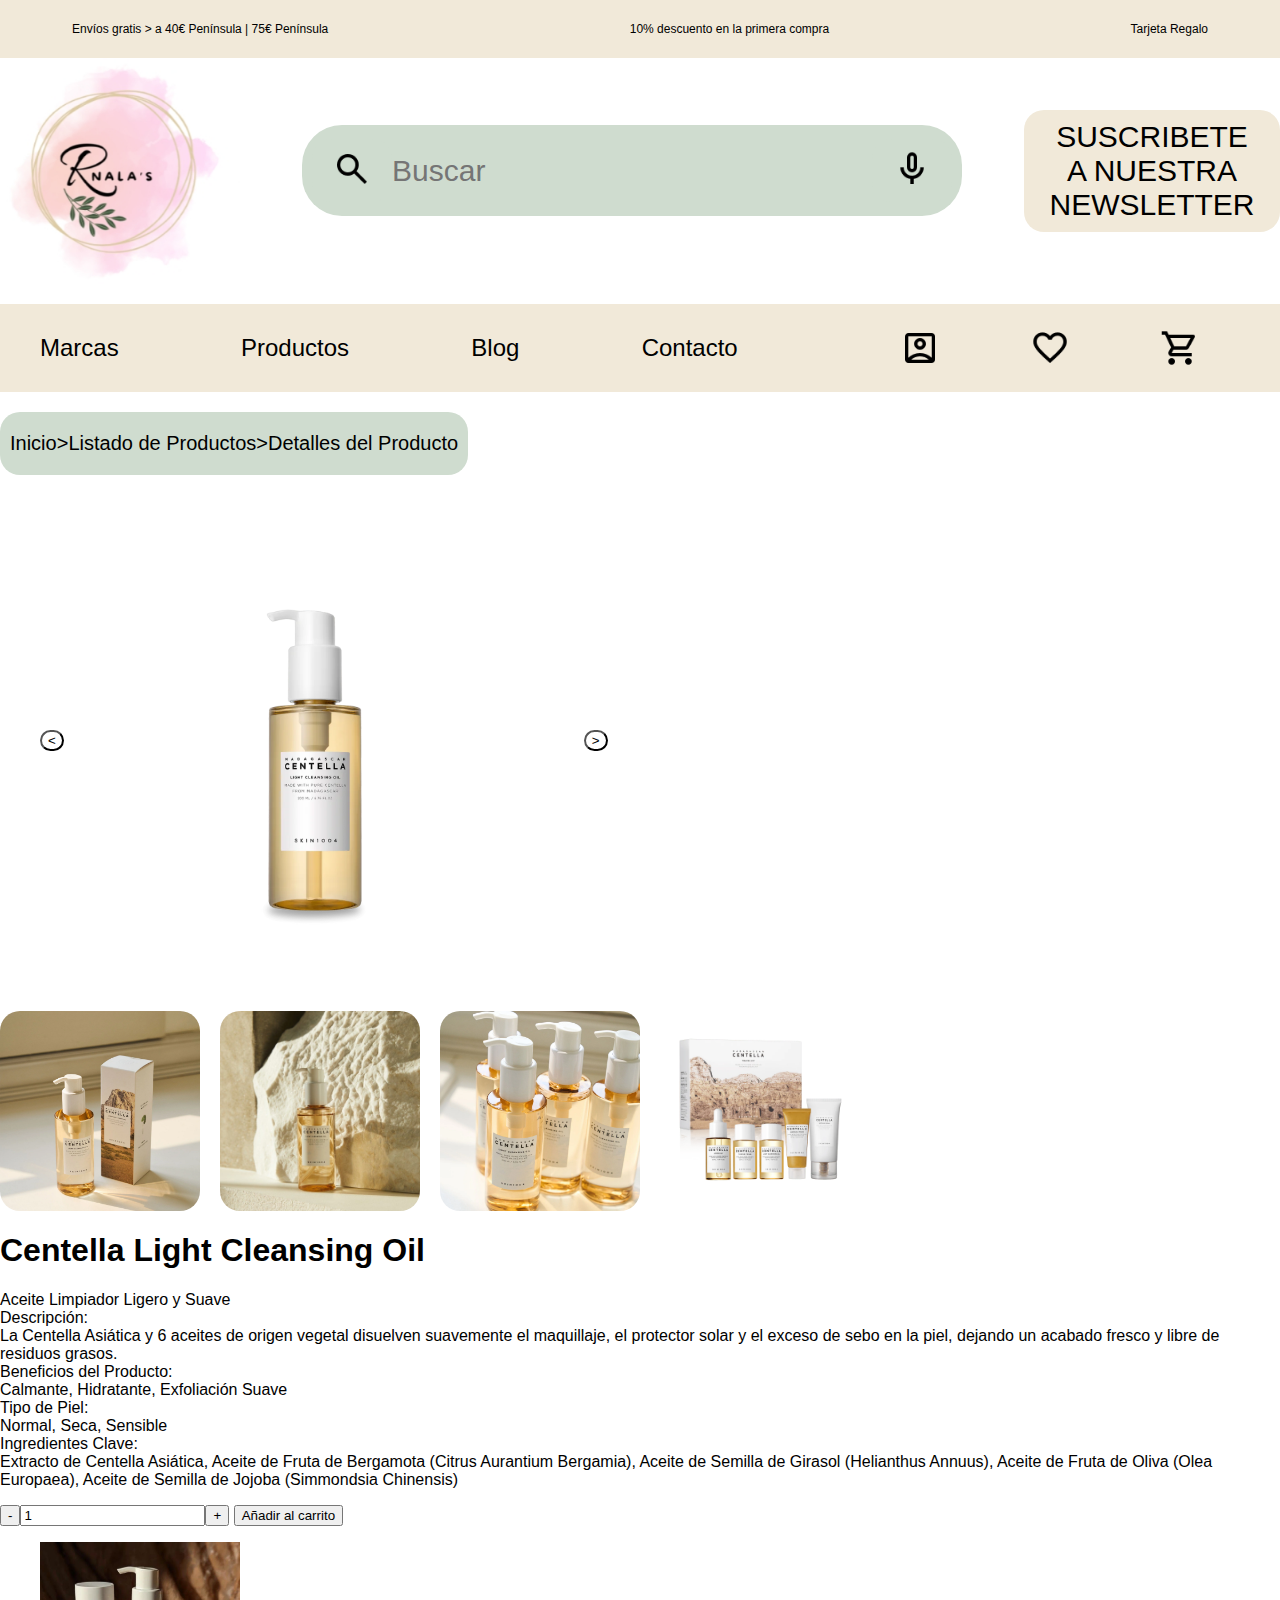
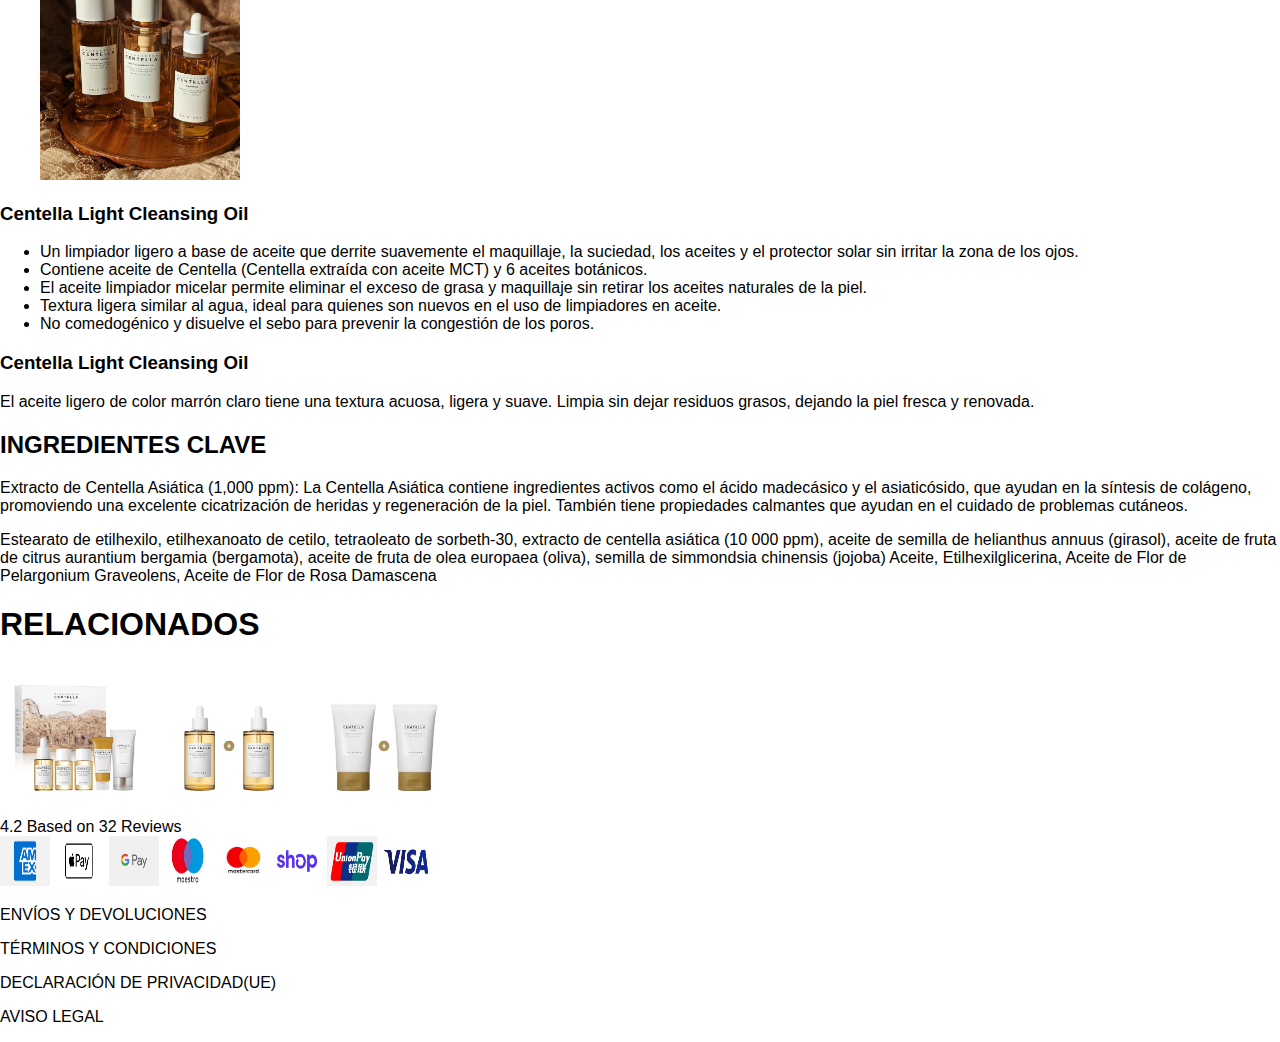
==== detalles.html @ 3c048385 "Primer Commit" ====
<!DOCTYPE html>
<html lang="en">
<head>
    <meta charset="UTF-8"> <!-- Establece la codificación de caracteres a UTF-8 -->
    <meta name="viewport" content="width=device-width, initial-scale=1.0"> <!-- Configura la vista para dispositivos móviles -->
    <title>Listado de Productos</title> <!-- Título de la página -->
    <link rel="stylesheet" href="estilos/detalles.css"> <!-- Enlace al archivo de estilos -->
</head>
<body>
    <header> <!-- Se utiliza para el contenido de la parte superior del sitio -->
        <p>Envíos gratis > a 40€ Península | 75€ Península</p>
        <p>10% descuento en la primera compra</p>
        <p>Tarjeta Regalo</p>
    </header>
    
    <main> <!-- Se usa para englobar todo el contenido principal de la página -->
        <section id="cabecera">
            <!-- Agrupa los elementos relacionados con la barra de búsqueda -->
                <img id="logo" src="imagenes/screenshot.1.jpg" alt="Logotipo"> <!-- Logotipo de la tienda -->

                <figure id="search-bar">
                    <button><img src="imagenes/search_24dp_000000_FILL0_wght400_GRAD0_opsz24.png" width="20px" alt=""></button>
                    <input type="text" placeholder="Buscar"> <!-- Campo de texto para realizar búsquedas -->
                    <button><img src="imagenes/mic_24dp_000000_FILL0_wght400_GRAD0_opsz24.png" width="20px" alt=""></button>
                </figure>
                
                <button id="dalelike">SUSCRIBETE A NUESTRA NEWSLETTER</button> <!-- Botón para suscripción -->
        </section>

        <nav> <!-- Define la barra de navegación principal -->
            <a href="">Marcas</a>
            <a href="">Productos</a>
            <a href="">Blog</a>
            <a href="">Contacto</a>
            <!-- Iconos para usuario, favoritos y carrito -->
            <figure id="iconos">
                <img src="imagenes/account_box_24dp_000000_FILL0_wght400_GRAD0_opsz24.png" alt="Usuario">
                <img src="imagenes/favorite_24dp_000000_FILL0_wght400_GRAD0_opsz24.png" alt="Favoritos">
                <img src="imagenes/shopping_cart_24dp_000000_FILL0_wght400_GRAD0_opsz24.png" alt="Carrito">
            </figure>
        </nav>

        <nav class="breadcrumb"> <!-- Se ha utilizado nav para la parte de la ruta -->
            <a href="#">Inicio</a> > <a href="#">Listado de Productos</a> > <a href="#">Detalles del Producto</a> <!-- Ruta de navegación -->
        </nav>

        <section id="producto"> <!-- Se ha utilizado section para casi todas las partes del código -->
            <figure id="product-image"> <!-- Imagen del producto -->
                <button>&lt;</button> <!-- Botón anterior -->
                <img src="imagenes/det1.webp" alt="Producto"> <!-- Imagen principal del producto -->
                <button>&gt;</button> <!-- Botón siguiente -->
            </figure>
            <aside id="relacionados"> <!-- Imágenes relacionadas -->
                <img src="imagenes/det2.webp" alt="Relacionado 1"> <!-- Imagen relacionada 1 -->
                <img src="imagenes/det3.jpg" alt="Relacionado 2"> <!-- Imagen relacionada 2 -->
                <img src="imagenes/det4.webp" alt="Relacionado 3"> <!-- Imagen relacionada 3 -->
                <img src="imagenes/det5.webp" alt="Relacionado 4"> <!-- Imagen relacionada 4 -->
            </aside>
        </section>

        <section class="right-section"> <!-- Sección derecha con detalles del producto -->
            <article class="product-details"> <!-- Detalles del producto -->
                <h1>Centella Light Cleansing Oil</h1> <!-- Título del producto -->
                <p>
                    Aceite Limpiador Ligero y Suave <br>
                    Descripción: <br> La Centella Asiática y 6 aceites de origen vegetal disuelven suavemente el maquillaje, el protector solar y el exceso de sebo en la piel, dejando un acabado fresco y libre de residuos grasos. <br>
                    Beneficios del Producto: <br> Calmante, Hidratante, Exfoliación Suave <br>
                    Tipo de Piel: <br> Normal, Seca, Sensible <br>
                    Ingredientes Clave: <br> Extracto de Centella Asiática, Aceite de Fruta de Bergamota (Citrus Aurantium Bergamia), Aceite de Semilla de Girasol (Helianthus Annuus), Aceite de Fruta de Oliva (Olea Europaea), Aceite de Semilla de Jojoba (Simmondsia Chinensis) <br>
                </p>
            </article>
            <div class="quantity-section"> <!-- Sección de cantidad y botón de añadir al carrito -->
                <button>-</button><input type="number" value="1" min="1"><button>+</button> <!-- Botones para ajustar la cantidad -->
                <button>Añadir al carrito</button> <!-- Botón para añadir al carrito -->
            </div>
        </section>

        <section> <!-- Sección con más detalles del producto -->
            <figure>
                <img src="imagenes/det6.jpg" width="200px" alt=""> <!-- Imagen adicional del producto -->
            </figure>
            <article>
                <h3>Centella Light Cleansing Oil</h3> <!-- Subtítulo del producto -->
                <ul> <!-- Lista de características del producto -->
                    <li>Un limpiador ligero a base de aceite que derrite suavemente el maquillaje, la suciedad, los aceites y el protector solar sin irritar la zona de los ojos.</li>
                    <li>Contiene aceite de Centella (Centella extraída con aceite MCT) y 6 aceites botánicos.</li>
                    <li>El aceite limpiador micelar permite eliminar el exceso de grasa y maquillaje sin retirar los aceites naturales de la piel.</li>
                    <li>Textura ligera similar al agua, ideal para quienes son nuevos en el uso de limpiadores en aceite.</li>
                    <li>No comedogénico y disuelve el sebo para prevenir la congestión de los poros.</li>
                </ul>
                <h3>Centella Light Cleansing Oil</h3> <!-- Subtítulo del producto -->
                <p>
                    El aceite ligero de color marrón claro tiene una textura acuosa, ligera y suave. 
                    Limpia sin dejar residuos grasos, dejando la piel fresca y renovada.
                </p>
            </article>
        </section>

        <section> <!-- Sección de ingredientes clave -->
            <article>
                <h2>INGREDIENTES CLAVE</h2> <!-- Título de la sección -->
                <p>
                    Extracto de Centella Asiática (1,000 ppm): La Centella Asiática contiene ingredientes activos como el ácido madecásico y el asiaticósido, 
                    que ayudan en la síntesis de colágeno, promoviendo una excelente cicatrización de heridas y regeneración de la piel. También tiene 
                    propiedades calmantes que ayudan en el cuidado de problemas cutáneos.
                </p>
                <p>
                    Estearato de etilhexilo, etilhexanoato de cetilo, tetraoleato de sorbeth-30, extracto de centella asiática (10 000 ppm), aceite de 
                    semilla de helianthus annuus (girasol), aceite de fruta de citrus aurantium bergamia (bergamota), aceite de fruta de olea europaea 
                    (oliva), semilla de simmondsia chinensis (jojoba) Aceite, Etilhexilglicerina, Aceite de Flor de Pelargonium Graveolens, Aceite de 
                    Flor de Rosa Damascena
                </p>
            </article>
        </section>

        <section> <!-- Sección de productos relacionados -->
            <h1>RELACIONADOS</h1> <!-- Título de la sección -->
            <aside>
                <a href=""><img src="imagenes/det5.webp" width="150px" alt=""></a> <!-- Producto relacionado 1 -->
                <a href=""><img src="imagenes/det7.webp" width="150px" alt=""></a> <!-- Producto relacionado 2 -->
                <a href=""><img src="imagenes/det8.webp" width="150px" alt=""></a> <!-- Producto relacionado 3 -->
            </aside>
        </section>

        <section> <!-- Sección de calificación del producto -->
            <div class="rating">
                <span class="stars"></span> <!-- Estrellas de calificación -->
                <span>4.2 Based on 32 Reviews</span> <!-- Calificación basada en reseñas -->
            </div>
        </section>
    </main>

    <footer> <!-- Se ha utilizado footer para el final de la página, donde se han creado dos sections, uno para las fotos y otro para el texto -->
        <section id="metodos_pago"> <!-- Sección de métodos de pago -->
            <img src="imagenes/amex.png" height="50px" width="50px" alt="Amex"> <!-- Logo de Amex -->
            <img src="imagenes/apple.png" height="50px" width="50px" alt="Apple Pay"> <!-- Logo de Apple Pay -->
            <img src="imagenes/google-pay-logo.jpg" height="50px" width="50px" alt="Google Pay"> <!-- Logo de Google Pay -->
            <img src="imagenes/logo-Maestro.png" height="50px" width="50px" alt="Maestro"> <!-- Logo de Maestro -->
            <img src="imagenes/logo_mastercard-despues.jpg" height="50px" width="50px" alt="MasterCard"> <!-- Logo de MasterCard -->
            <img src="imagenes/shop-app6999.jpg" height="50px" width="50px" alt="Shop App"> <!-- Logo de Shop App -->
            <img src="imagenes/unionpay.png" height="50px" width="50px" alt="UnionPay"> <!-- Logo de UnionPay -->
            <img src="imagenes/visa.jpg" height="50px" width="50px" alt="Visa"> <!-- Logo de Visa -->
        </section>
        <section id="condiciones"> <!-- Sección de condiciones -->
            <p>ENVÍOS Y DEVOLUCIONES</p> <!-- Enlace a envíos y devoluciones -->
            <p>TÉRMINOS Y CONDICIONES</p> <!-- Enlace a términos y condiciones -->
            <p>DECLARACIÓN DE PRIVACIDAD(UE)</p> <!-- Enlace a declaración de privacidad -->
            <p>AVISO LEGAL</p> <!-- Enlace a aviso legal -->
        </section>
    </footer>
</body>
</html>
---- estilos/detalles.css ----
body {
    margin: 0;
    font-family: 'Arial', sans-serif;
}

header {
    display: flex;
    justify-content: space-between;
    background-color: #F1E9D9;
    padding: 10px;
    padding-left: 8vh;
    padding-right: 8vh;
    font-size: 12px;
    color: black;
    text-align: center;
}

main {
    max-width: 100%;
    margin: 0 auto;
}


/* Barra de búsqueda */
#cabecera {
    display: flex;
    align-items: center;
    justify-content: space-between;
}

#logo {
    height: auto;
    width: 240px;
}

#dalelike {
    font-size: 30px;
    width: 20%;
    background-color: #F1E9D9;
    border: none;
    padding: 10px 20px;
    cursor: pointer;
    border-radius: 20px;
    color: black;
}

#search-bar {
    display: flex;
    align-items: center;
    background-color: #CFDCCF;
    padding: 14px 10px;
    border-radius: 40px;
    width: 50%;
}

#search-bar img {
    height: auto;
    width: 40px;
}

#search-bar input {
    flex: 1;
    font-size: 30px;
    padding: 10px 0;
    outline: none;
    border: none;
    background-color: #CFDCCF;
}

#search-bar button {
    background-color: #CFDCCF;
    border: none;
    padding: 10px 20px;
    cursor: pointer;
    border-radius: 20px;
    font-size: 12px;
    color: #666;
}

/* Navegación */
nav {
    display: flex;
    justify-content: space-between;
    background-color: #F1E9D9;
    align-items: center;
    margin-top: 20px;
    font-size: 24px;
    padding: 0 40px;
}

nav a {
    text-decoration: none;
    color: black;
}

#iconos {
    display: flex;
    flex-direction: row;
    justify-content: space-between;
    gap: 10vh;
}

#iconos img {
    width: 40px;
    cursor: pointer;
}

.breadcrumb {
    display: flex;
    justify-content: flex-start;
    align-items: center;
    background-color: #CFDCCF;
    padding: 20px 10px;
    font-size: 20px;
    color: black;
    width: fit-content;
    border-radius: 20px;
}

#producto {
    width: fit-content;
}

#product-image {
    display: flex;
    flex-direction: row;
    align-items: center;
}

#product-image img {
    border-radius: 30px;
    width: 500px;
    height: auto;
    margin-right: 20px;
}

#product-image button {
    border-radius: 30px;
    height: fit-content;
    background-color: white;
}

#relacionados {
    display: flex;
    flex-direction: row;
    gap: 20px;
    margin-top: 20px;
}

#relacionados img {
    width: 200px;
    height: auto;
    border-radius: 20px;
}
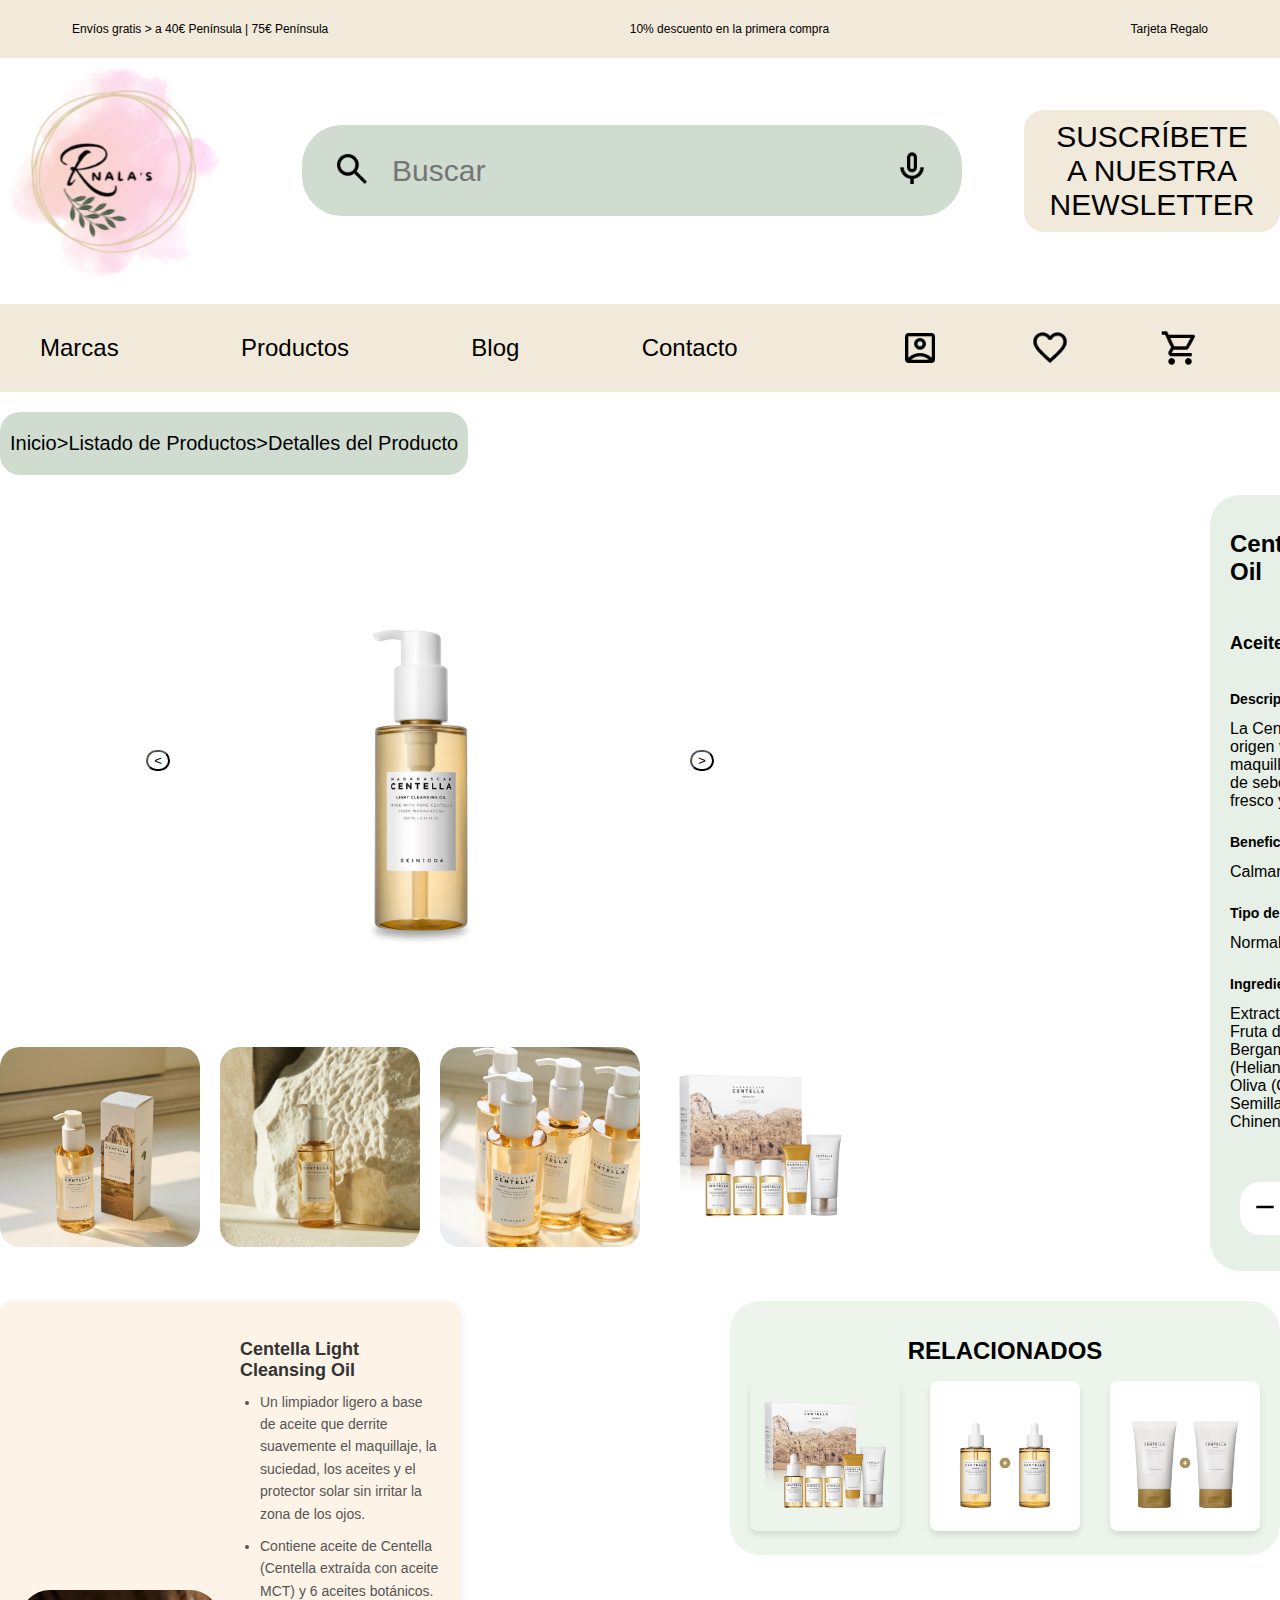
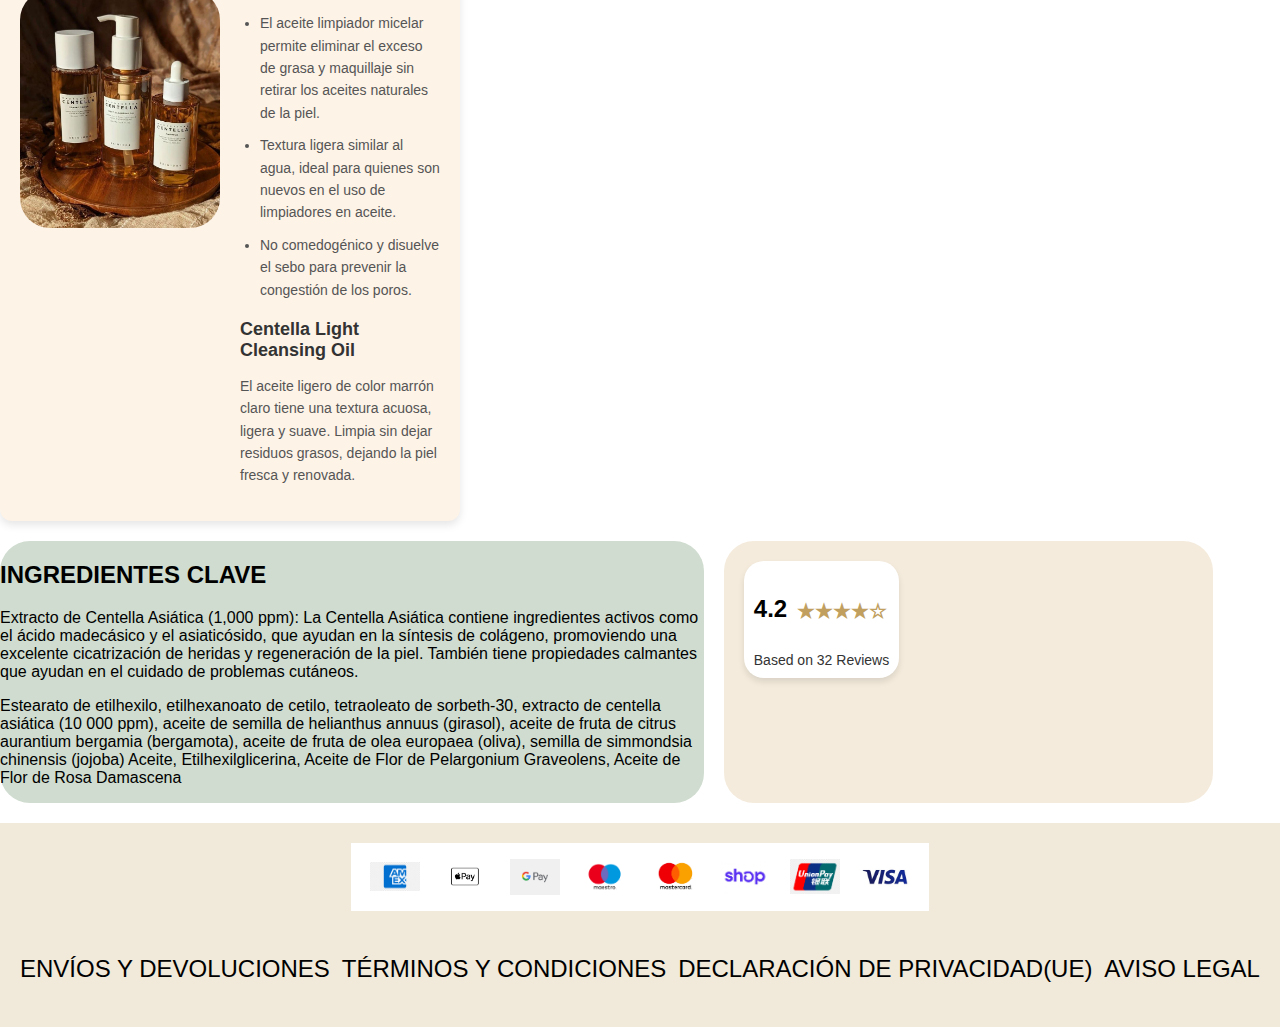
==== commit 78d52c4f: "Segundo Commit" ====
--- a/detalles.html
+++ b/detalles.html
@@ -24,7 +24,7 @@
                     <button><img src="imagenes/mic_24dp_000000_FILL0_wght400_GRAD0_opsz24.png" width="20px" alt=""></button>
                 </figure>
                 
-                <button id="dalelike">SUSCRIBETE A NUESTRA NEWSLETTER</button> <!-- Botón para suscripción -->
+                <button id="dalelike">SUSCRÍBETE A NUESTRA NEWSLETTER</button> <!-- Botón para suscripción -->
         </section>
 
         <nav> <!-- Define la barra de navegación principal -->
@@ -44,89 +44,104 @@
             <a href="#">Inicio</a> > <a href="#">Listado de Productos</a> > <a href="#">Detalles del Producto</a> <!-- Ruta de navegación -->
         </nav>
 
-        <section id="producto"> <!-- Se ha utilizado section para casi todas las partes del código -->
-            <figure id="product-image"> <!-- Imagen del producto -->
-                <button>&lt;</button> <!-- Botón anterior -->
-                <img src="imagenes/det1.webp" alt="Producto"> <!-- Imagen principal del producto -->
-                <button>&gt;</button> <!-- Botón siguiente -->
-            </figure>
-            <aside id="relacionados"> <!-- Imágenes relacionadas -->
-                <img src="imagenes/det2.webp" alt="Relacionado 1"> <!-- Imagen relacionada 1 -->
-                <img src="imagenes/det3.jpg" alt="Relacionado 2"> <!-- Imagen relacionada 2 -->
-                <img src="imagenes/det4.webp" alt="Relacionado 3"> <!-- Imagen relacionada 3 -->
-                <img src="imagenes/det5.webp" alt="Relacionado 4"> <!-- Imagen relacionada 4 -->
-            </aside>
+        <section id="principio">
+            <section id="producto"> <!-- Se ha utilizado section para casi todas las partes del código -->
+                <figure id="product-image"> <!-- Imagen del producto -->
+                    <button>&lt;</button> <!-- Botón anterior -->
+                    <img src="imagenes/det1.webp" alt="Producto"> <!-- Imagen principal del producto -->
+                    <button>&gt;</button> <!-- Botón siguiente -->
+                </figure>
+                <aside id="relacionados"> <!-- Imágenes relacionadas -->
+                    <img src="imagenes/det2.webp" alt="Relacionado 1"> <!-- Imagen relacionada 1 -->
+                    <img src="imagenes/det3.jpg" alt="Relacionado 2"> <!-- Imagen relacionada 2 -->
+                    <img src="imagenes/det4.webp" alt="Relacionado 3"> <!-- Imagen relacionada 3 -->
+                    <img src="imagenes/det5.webp" alt="Relacionado 4"> <!-- Imagen relacionada 4 -->
+                </aside>
+            </section>
+
+            <section class="right-section"> <!-- Sección derecha con detalles del producto -->
+                <article class="product-details1"> <!-- Detalles del producto -->
+                    <div id="titulo">Centella Light Cleansing Oil</div> <!-- Título del producto -->
+                    <p>
+                        <p id="subtitulo">Aceite Limpiador Ligero y Suave</p> <br>
+                        <p class = "subsubtitulo">Descripción:</p> <br> La Centella Asiática y 6 aceites de origen vegetal disuelven suavemente el maquillaje, el protector solar y el exceso de sebo en la piel, dejando un acabado fresco y libre de residuos grasos. <br>
+                        <p class = "subsubtitulo">Beneficios del Producto:</p> <br> Calmante, Hidratante, Exfoliación Suave <br>
+                        <p class = "subsubtitulo">Tipo de Piel:</p> <br> Normal, Seca, Sensible <br>
+                        <p class = "subsubtitulo">Ingredientes Clave:</p> <br> Extracto de Centella Asiática, Aceite de Fruta de Bergamota (Citrus Aurantium Bergamia), Aceite de Semilla de Girasol (Helianthus Annuus), Aceite de Fruta de Oliva (Olea Europaea), Aceite de Semilla de Jojoba (Simmondsia Chinensis) <br>
+                    </p>
+                </article>
+                <div class="quantity-section"> <!-- Sección de cantidad y botón de añadir al carrito -->
+                    <section id="add-bar">
+                        <button><img src="diw img/remove_24dp_000000_FILL0_wght400_GRAD0_opsz24.svg" width="20px" alt=""></button>
+                        <input type="text" value="1"> <!-- Campo de texto para realizar búsquedas -->
+                        <button><img src="diw img/add_24dp_000000_FILL0_wght400_GRAD0_opsz24.svg" width="20px" alt=""></button>
+                    </section>
+
+                    <button id="añadircarrito">Añadir al carrito</button> <!-- Botón para añadir al carrito -->
+                </div>
+            </section>
         </section>
 
-        <section class="right-section"> <!-- Sección derecha con detalles del producto -->
-            <article class="product-details"> <!-- Detalles del producto -->
-                <h1>Centella Light Cleansing Oil</h1> <!-- Título del producto -->
-                <p>
-                    Aceite Limpiador Ligero y Suave <br>
-                    Descripción: <br> La Centella Asiática y 6 aceites de origen vegetal disuelven suavemente el maquillaje, el protector solar y el exceso de sebo en la piel, dejando un acabado fresco y libre de residuos grasos. <br>
-                    Beneficios del Producto: <br> Calmante, Hidratante, Exfoliación Suave <br>
-                    Tipo de Piel: <br> Normal, Seca, Sensible <br>
-                    Ingredientes Clave: <br> Extracto de Centella Asiática, Aceite de Fruta de Bergamota (Citrus Aurantium Bergamia), Aceite de Semilla de Girasol (Helianthus Annuus), Aceite de Fruta de Oliva (Olea Europaea), Aceite de Semilla de Jojoba (Simmondsia Chinensis) <br>
-                </p>
-            </article>
-            <div class="quantity-section"> <!-- Sección de cantidad y botón de añadir al carrito -->
-                <button>-</button><input type="number" value="1" min="1"><button>+</button> <!-- Botones para ajustar la cantidad -->
-                <button>Añadir al carrito</button> <!-- Botón para añadir al carrito -->
-            </div>
+        <section id="segundo">
+            <section class="product-details"> <!-- Sección con más detalles del producto -->
+                <figure>
+                    <img src="imagenes/det6.jpg" width="200px" alt=""> <!-- Imagen adicional del producto -->
+                </figure>
+                <article class="text-content">
+                    <h3>Centella Light Cleansing Oil</h3> <!-- Subtítulo del producto -->
+                    <ul> <!-- Lista de características del producto -->
+                        <li>Un limpiador ligero a base de aceite que derrite suavemente el maquillaje, la suciedad, los aceites y el protector solar sin irritar la zona de los ojos.</li>
+                        <li>Contiene aceite de Centella (Centella extraída con aceite MCT) y 6 aceites botánicos.</li>
+                        <li>El aceite limpiador micelar permite eliminar el exceso de grasa y maquillaje sin retirar los aceites naturales de la piel.</li>
+                        <li>Textura ligera similar al agua, ideal para quienes son nuevos en el uso de limpiadores en aceite.</li>
+                        <li>No comedogénico y disuelve el sebo para prevenir la congestión de los poros.</li>
+                    </ul>
+                    <h3>Centella Light Cleansing Oil</h3> <!-- Subtítulo del producto -->
+                    <p>
+                        El aceite ligero de color marrón claro tiene una textura acuosa, ligera y suave. 
+                        Limpia sin dejar residuos grasos, dejando la piel fresca y renovada.
+                    </p>
+                </article>
+            </section>
+
+            <section id="rel"> <!-- Sección de productos relacionados -->
+                <h1>RELACIONADOS</h1> <!-- Título de la sección -->
+                <aside class="related-products">
+                    <a href=""><img src="imagenes/det5.webp" width="150px" alt=""></a> <!-- Producto relacionado 1 -->
+                    <a href=""><img src="imagenes/det7.webp" width="150px" alt=""></a> <!-- Producto relacionado 2 -->
+                    <a href=""><img src="imagenes/det8.webp" width="150px" alt=""></a> <!-- Producto relacionado 3 -->
+                </aside>
+            </section>
         </section>
 
-        <section> <!-- Sección con más detalles del producto -->
-            <figure>
-                <img src="imagenes/det6.jpg" width="200px" alt=""> <!-- Imagen adicional del producto -->
-            </figure>
-            <article>
-                <h3>Centella Light Cleansing Oil</h3> <!-- Subtítulo del producto -->
-                <ul> <!-- Lista de características del producto -->
-                    <li>Un limpiador ligero a base de aceite que derrite suavemente el maquillaje, la suciedad, los aceites y el protector solar sin irritar la zona de los ojos.</li>
-                    <li>Contiene aceite de Centella (Centella extraída con aceite MCT) y 6 aceites botánicos.</li>
-                    <li>El aceite limpiador micelar permite eliminar el exceso de grasa y maquillaje sin retirar los aceites naturales de la piel.</li>
-                    <li>Textura ligera similar al agua, ideal para quienes son nuevos en el uso de limpiadores en aceite.</li>
-                    <li>No comedogénico y disuelve el sebo para prevenir la congestión de los poros.</li>
-                </ul>
-                <h3>Centella Light Cleansing Oil</h3> <!-- Subtítulo del producto -->
-                <p>
-                    El aceite ligero de color marrón claro tiene una textura acuosa, ligera y suave. 
-                    Limpia sin dejar residuos grasos, dejando la piel fresca y renovada.
-                </p>
-            </article>
-        </section>
+        <section id="tercero">
+            <section class="igredients-section"> <!-- Sección de ingredientes clave -->
+                <article>
+                    <h2>INGREDIENTES CLAVE</h2> <!-- Título de la sección -->
+                    <p>
+                        Extracto de Centella Asiática (1,000 ppm): La Centella Asiática contiene ingredientes activos como el ácido madecásico y el asiaticósido, 
+                        que ayudan en la síntesis de colágeno, promoviendo una excelente cicatrización de heridas y regeneración de la piel. También tiene 
+                        propiedades calmantes que ayudan en el cuidado de problemas cutáneos.
+                    </p>
+                    <p>
+                        Estearato de etilhexilo, etilhexanoato de cetilo, tetraoleato de sorbeth-30, extracto de centella asiática (10 000 ppm), aceite de 
+                        semilla de helianthus annuus (girasol), aceite de fruta de citrus aurantium bergamia (bergamota), aceite de fruta de olea europaea 
+                        (oliva), semilla de simmondsia chinensis (jojoba) Aceite, Etilhexilglicerina, Aceite de Flor de Pelargonium Graveolens, Aceite de 
+                        Flor de Rosa Damascena
+                    </p>
+                </article>
+            </section>
 
-        <section> <!-- Sección de ingredientes clave -->
-            <article>
-                <h2>INGREDIENTES CLAVE</h2> <!-- Título de la sección -->
-                <p>
-                    Extracto de Centella Asiática (1,000 ppm): La Centella Asiática contiene ingredientes activos como el ácido madecásico y el asiaticósido, 
-                    que ayudan en la síntesis de colágeno, promoviendo una excelente cicatrización de heridas y regeneración de la piel. También tiene 
-                    propiedades calmantes que ayudan en el cuidado de problemas cutáneos.
-                </p>
-                <p>
-                    Estearato de etilhexilo, etilhexanoato de cetilo, tetraoleato de sorbeth-30, extracto de centella asiática (10 000 ppm), aceite de 
-                    semilla de helianthus annuus (girasol), aceite de fruta de citrus aurantium bergamia (bergamota), aceite de fruta de olea europaea 
-                    (oliva), semilla de simmondsia chinensis (jojoba) Aceite, Etilhexilglicerina, Aceite de Flor de Pelargonium Graveolens, Aceite de 
-                    Flor de Rosa Damascena
-                </p>
-            </article>
-        </section>
-
-        <section> <!-- Sección de productos relacionados -->
-            <h1>RELACIONADOS</h1> <!-- Título de la sección -->
-            <aside>
-                <a href=""><img src="imagenes/det5.webp" width="150px" alt=""></a> <!-- Producto relacionado 1 -->
-                <a href=""><img src="imagenes/det7.webp" width="150px" alt=""></a> <!-- Producto relacionado 2 -->
-                <a href=""><img src="imagenes/det8.webp" width="150px" alt=""></a> <!-- Producto relacionado 3 -->
-            </aside>
-        </section>
-
-        <section> <!-- Sección de calificación del producto -->
-            <div class="rating">
-                <span class="stars"></span> <!-- Estrellas de calificación -->
-                <span>4.2 Based on 32 Reviews</span> <!-- Calificación basada en reseñas -->
-            </div>
+            <section id="reseñas"> <!-- Sección de calificación del producto -->
+                <div class="rating">
+                    <div id="calificacion">
+                        <p>4.2</p>
+                        <span class="stars"></span><!-- Estrellas de calificación -->
+                    </div>
+                    <span>Based on 32 Reviews</span> <!-- Calificación basada en reseñas -->
+                </div>
+                <div id="fortexto"></div>
+            </section>
         </section>
     </main>
 
--- a/estilos/detalles.css
+++ b/estilos/detalles.css
@@ -119,6 +119,10 @@
 
 #producto {
     width: fit-content;
+    padding-right: 350px;
+    display: flex;
+    flex-direction: column;
+    align-items: center;
 }
 
 #product-image {
@@ -151,4 +155,331 @@
     width: 200px;
     height: auto;
     border-radius: 20px;
+}
+
+.right-section {
+    background-color: #e6f0e6;
+    border-radius: 30px;
+    padding: 20px;
+    max-width: 600px;
+    height: 736px;
+}
+
+#titulo {
+    font-size: 24px;
+    font-weight: bold;
+    margin-top: 15px;
+}
+
+.product-details1 {
+    margin-top: 0;
+}
+
+.product-details1 p {
+    font-size: 14px;
+    padding-top: 10px;
+    margin-bottom: -5px;
+}
+
+#subtitulo {
+    font-size: 18px;
+    font-weight: bold;
+}
+
+.subsubtitulo {
+    font-size: 16px;
+    font-weight: bold;
+}
+
+.quantity-section {
+    display: flex;
+    flex-direction: row;
+    justify-content: space-between;
+    align-items: center;
+    margin-top: 20px;
+    border: none;
+    border-radius: 8px;
+    padding: 10px 10px;
+    font-weight: bold;
+    cursor: pointer;
+    transition: background-color 0.3s;
+}
+
+#add-bar {
+    display: flex;
+    background-color: white;
+    justify-content: center;
+    align-items: center;
+    border-radius: 50px;
+    width: 190px;
+}
+
+#add-bar img {
+    width: 30px;
+    height: auto;
+    margin: 0;
+}
+
+#add-bar input {
+    flex: 1;
+    font-size: 18px;
+    padding: 10px 0;
+    outline: none;
+    border: none;
+    background-color: white;
+}
+
+#add-bar button {
+    background-color: white;
+    border: none;
+    padding: 10px 10px;
+    border-radius: 20px;
+    font-size: 12px;
+    color: #666;
+}
+
+.quantity-section button {
+    background-color: #F1E9D9;
+    border: 1px solid #ccc;
+    border-radius: 4px;
+    padding: 5px 10px;
+    cursor: pointer;
+    font-size: 16px;
+    width: 40px;
+}
+
+.quantity-section input {
+    text-align: center;
+    width: 50px;
+    border: 1px solid #ccc;
+    border-radius: 4px;
+    padding: 5px;
+    font-size: 16px;
+}
+
+#añadircarrito {
+    display: flex;
+    background-color: #F1E9D9;
+    justify-content: center;
+    align-items: center;
+    border-radius: 40px;
+    width: 40%;
+    font-size: 20px;
+    border: none;
+    height: 58px;
+}
+
+#principio {
+    display: flex;
+    flex-direction: row;
+    margin-top: 20px;
+}
+
+.product-details {
+    display: flex;
+    align-items: center;
+    background-color: #fdf3e7;
+    border-radius: 12px;
+    padding: 20px;
+    box-shadow: 0 4px 8px rgba(0, 0, 0, 0.1);
+    max-width: 900px;
+    width: 90%;
+    gap: 20px;
+
+}
+
+.product-details figure {
+    margin: 0;
+    flex-shrink: 0;
+}
+
+.product-details figure img {
+    border-radius: 30px;
+    max-width: 200px;
+}
+
+.text-content {
+    flex: 1;
+}
+
+.text-content h3 {
+    font-size: 18px;
+    color: #333;
+    margin-bottom: 10px;
+}
+
+.text-content ul {
+    margin: 0;
+    padding-left: 20px;
+    list-style-type: disc;
+    color: #555;
+    font-size: 14px;
+    line-height: 1.6;
+}
+
+.text-content ul li {
+    margin-bottom: 10px;
+}
+
+.text-content p {
+    font-size: 14px;
+    line-height: 1.6;
+    color: #555;
+}
+
+/* Estilo para la sección "RELACIONADOS" */
+#rel {
+    display: flex;
+    flex-direction: column;
+    align-items: center;
+    padding: 20px;
+    background-color: #edf4ec;
+    /* Fondo verde claro */
+    border-radius: 30px;
+    height: fit-content;
+    width: 600px;
+}
+
+/* Título de la sección */
+#rel h1 {
+    font-size: 24px;
+    font-weight: bold;
+    color: #000000;
+    text-align: center;
+}
+
+/* Contenedor de productos relacionados */
+.related-products {
+    display: flex;
+    gap: 30px;
+    justify-content: center;
+    align-items: center;
+    max-width: 100%;
+}
+
+/* Estilo para las imágenes de productos */
+.related-products a img {
+    width: 150px;
+    height: auto;
+    border-radius: 8px;
+    box-shadow: 0px 4px 6px rgba(0, 0, 0, 0.1);
+    transition: transform 0.3s ease;
+}
+
+/* Efecto hover en las imágenes */
+.related-products a img:hover {
+    transform: scale(1.05);
+}
+
+#segundo {
+    display: flex;
+    flex-direction: row;
+    margin-top: 30px;
+    gap: 270px;
+}
+
+.igredients-section {
+    background-color: #CFDCCF;
+    width: 800px;
+    border-radius: 30px;
+    width: 940px;
+}
+
+#tercero {
+    display: flex;
+    flex-direction: row;
+    justify-content: space-between;
+    gap: 20px;
+    margin-top: 20px;
+}
+
+/* Estilo para la sección de calificación del producto */
+#reseñas {
+    display: flex;
+    justify-content: flex-start;
+    align-items: center;
+    padding: 20px;
+    background-color: #f4ebdc;
+    /* Fondo beige claro */
+    border-radius: 30px;
+    width: 600px;
+    margin-right: 67px;
+    position: relative;
+}
+
+/* Contenedor de calificación */
+.rating {
+    display: flex;
+    flex-direction: column;
+    background-color: #ffffff;
+    /* Fondo blanco */
+    border-radius: 20px;
+    padding: 10px;
+    box-shadow: 0px 4px 6px rgba(0, 0, 0, 0.1);
+    font-family: Arial, sans-serif;
+    position: absolute;
+    top: 20px;
+}
+
+#calificacion {
+    font-size: 24px;
+    font-weight: bold;
+    color: #000000;
+    display: flex;
+    flex-direction: row;
+    align-items: center;
+    gap: 10px;
+}
+
+/* Estrellas de calificación */
+.stars::before {
+    content: '\2605 \2605 \2605 \2605 \2606';
+    /* Estrellas con una vacía */
+    color: #c1a05f;
+    /* Color dorado */
+    font-size: 20px;
+    
+}
+
+/* Texto de calificación */
+.rating span {
+    font-size: 14px;
+    color: #333333;
+    text-align: left;
+    margin-top: 5px;
+}
+
+
+footer {
+    margin-top: 20px;
+    background-color: #F1E9D9;
+    padding: 20px;
+    font-size: 12px;
+    color: black;
+}
+
+#metodos_pago {
+    display: flex;
+    justify-content: center;
+    padding: 1vh;
+    background-color: white;
+    width: fit-content;
+    margin: auto;
+}
+
+#metodos_pago img {
+    margin: 0 10px;
+    object-fit: contain;
+}
+
+#condiciones {
+    text-align: center;
+    display: flex;
+    flex-direction: row;
+    justify-content: space-between;
+    margin-top: 20px;
+}
+
+#condiciones p {
+    font-size: 24px;
 }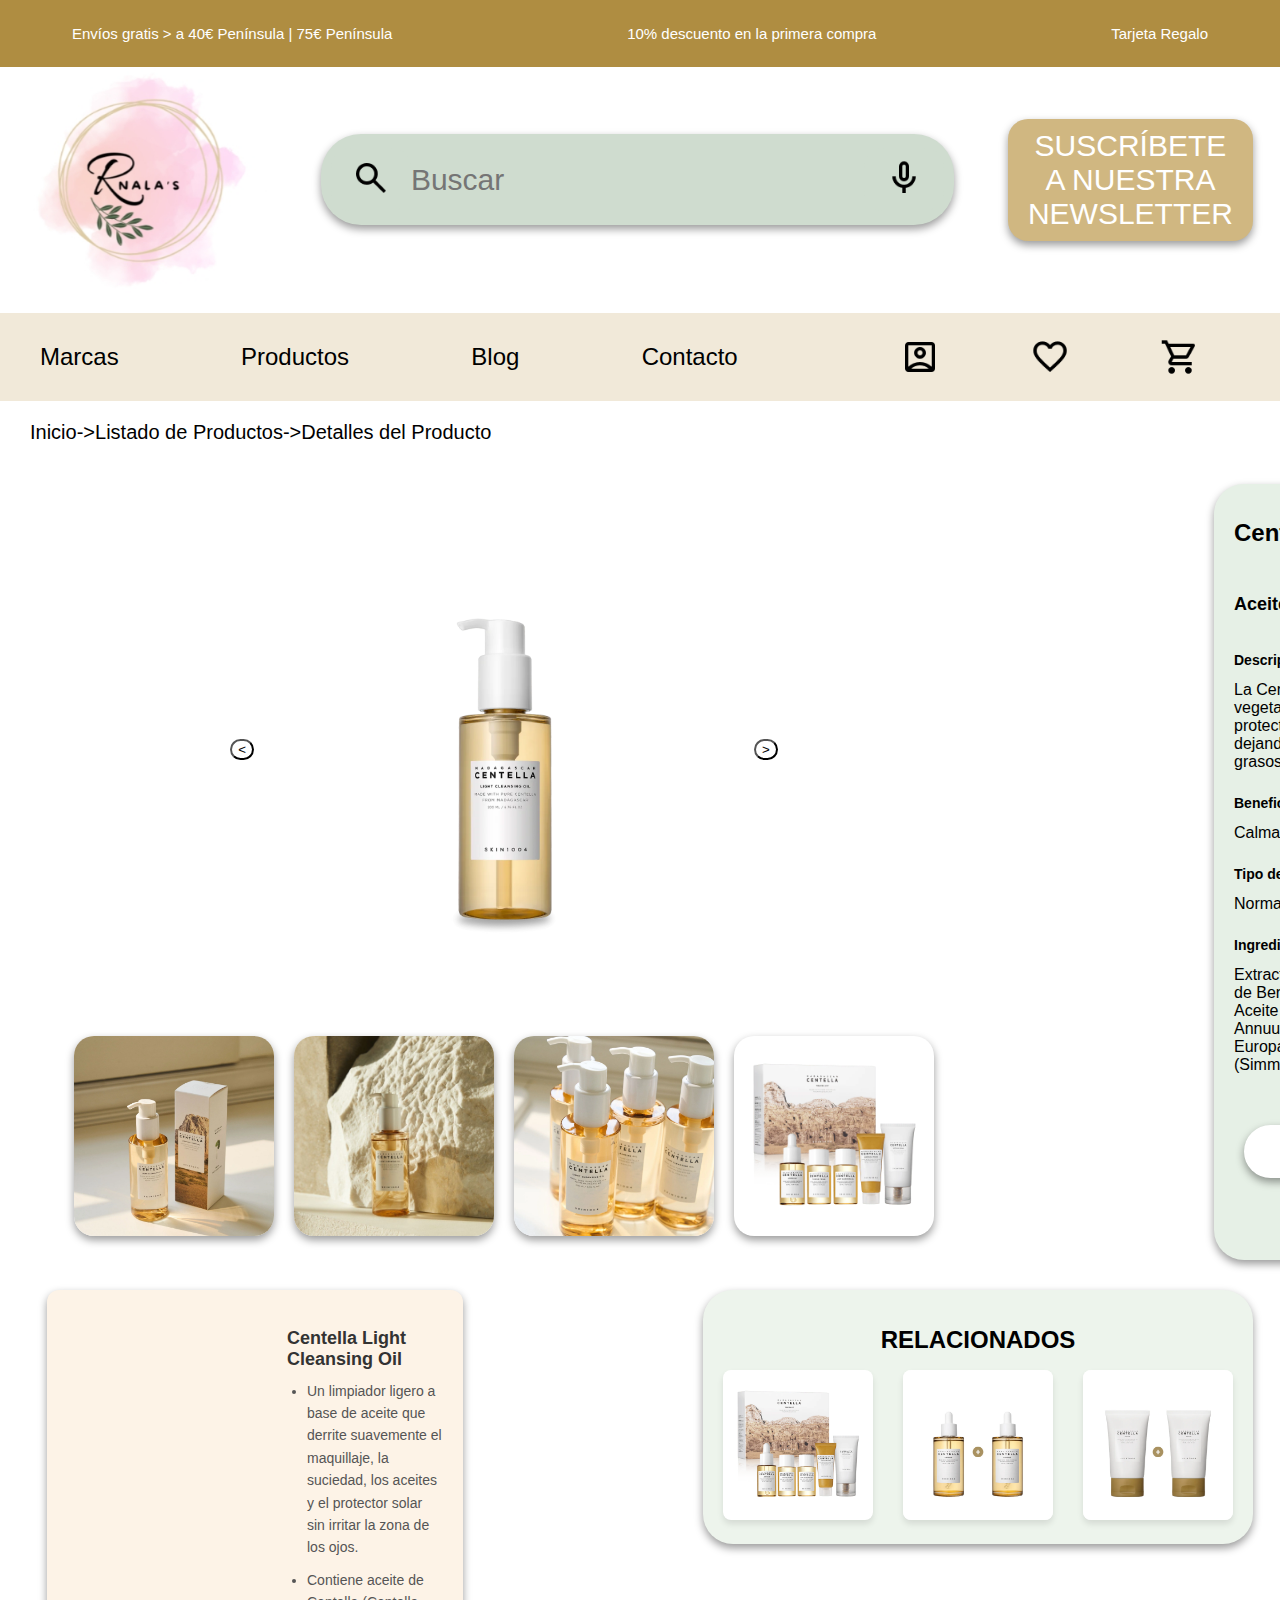
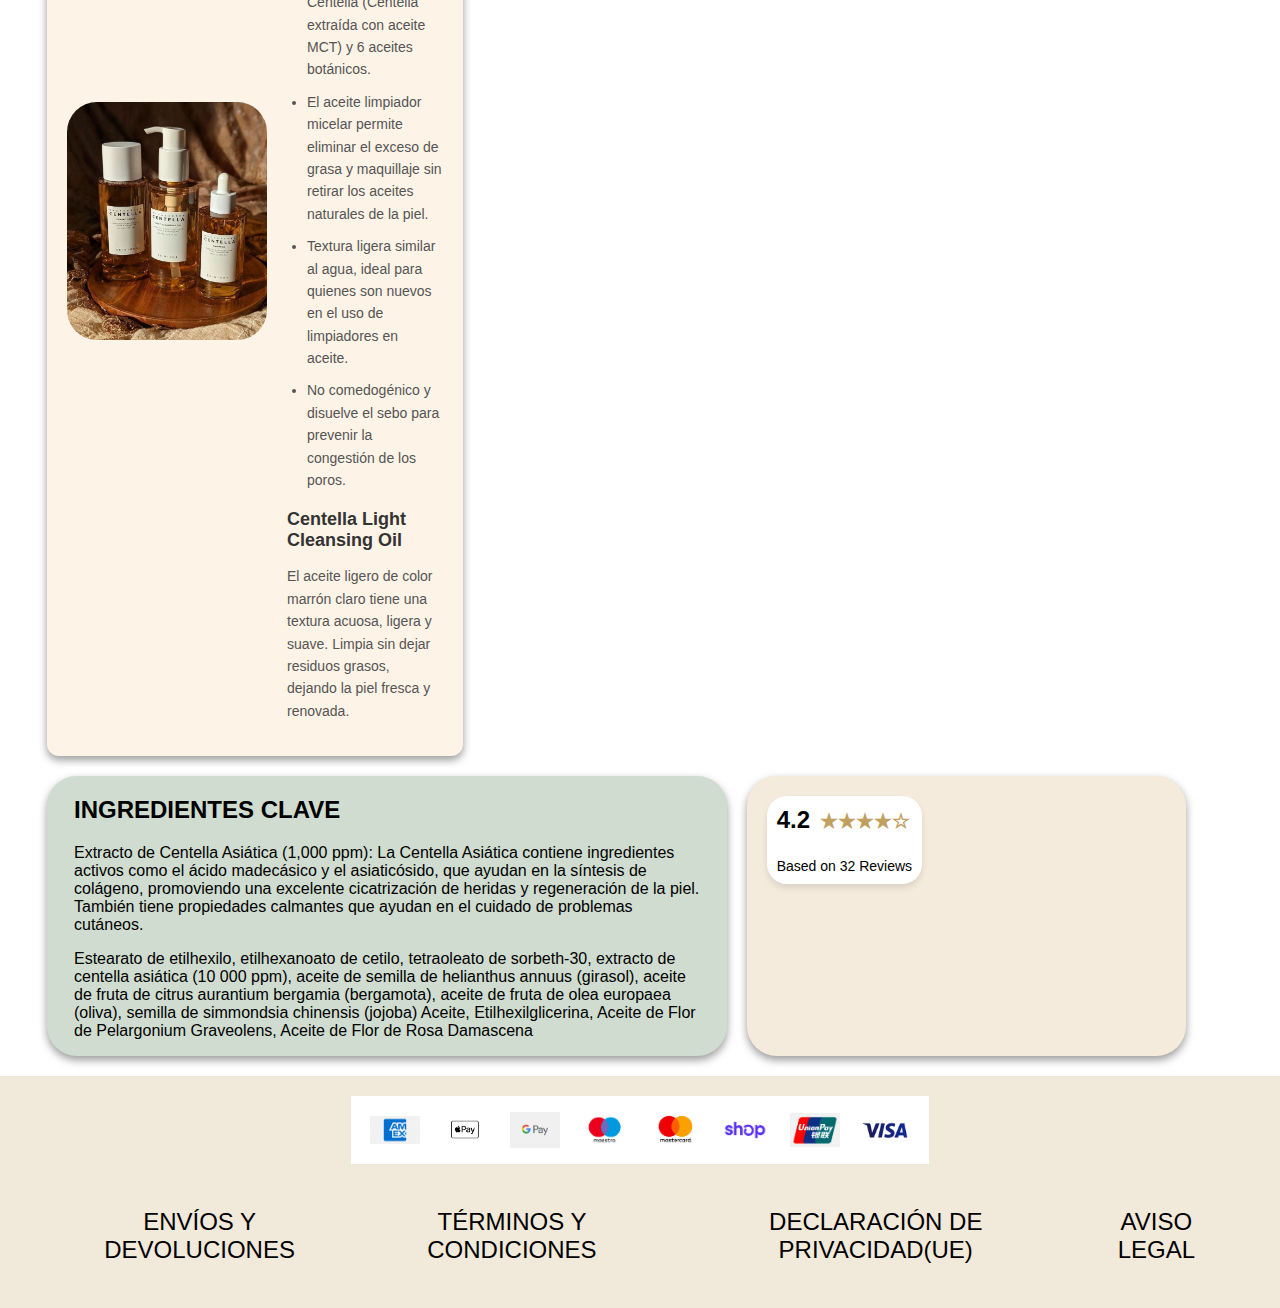
==== commit 40ac884a: "Tercer Commit" ====
--- a/detalles.html
+++ b/detalles.html
@@ -8,9 +8,9 @@
 </head>
 <body>
     <header> <!-- Se utiliza para el contenido de la parte superior del sitio -->
-        <p>Envíos gratis > a 40€ Península | 75€ Península</p>
-        <p>10% descuento en la primera compra</p>
-        <p>Tarjeta Regalo</p>
+        <p onclick="window.location.href='error404.html'">Envíos gratis > a 40€ Península | 75€ Península</p>
+        <p onclick="window.location.href='listado.html'">10% descuento en la primera compra</p>
+        <p onclick="window.location.href='error404.html'">Tarjeta Regalo</p>
     </header>
     
     <main> <!-- Se usa para englobar todo el contenido principal de la página -->
@@ -24,25 +24,25 @@
                     <button><img src="imagenes/mic_24dp_000000_FILL0_wght400_GRAD0_opsz24.png" width="20px" alt=""></button>
                 </figure>
                 
-                <button id="dalelike">SUSCRÍBETE A NUESTRA NEWSLETTER</button> <!-- Botón para suscripción -->
+                <button id="dalelike" onclick="window.location.href='error404.html'">SUSCRÍBETE A NUESTRA NEWSLETTER</button> <!-- Botón para suscripción -->
         </section>
 
         <nav> <!-- Define la barra de navegación principal -->
-            <a href="">Marcas</a>
-            <a href="">Productos</a>
-            <a href="">Blog</a>
-            <a href="">Contacto</a>
+            <a href="inicio.html#carousel">Marcas</a>
+            <a href="listado.html">Productos</a>
+            <a href="nosotros.html">Blog</a>
+            <a href="contacto.html">Contacto</a>
             <!-- Iconos para usuario, favoritos y carrito -->
             <figure id="iconos">
-                <img src="imagenes/account_box_24dp_000000_FILL0_wght400_GRAD0_opsz24.png" alt="Usuario">
-                <img src="imagenes/favorite_24dp_000000_FILL0_wght400_GRAD0_opsz24.png" alt="Favoritos">
-                <img src="imagenes/shopping_cart_24dp_000000_FILL0_wght400_GRAD0_opsz24.png" alt="Carrito">
+                <img src="imagenes/account_box_24dp_000000_FILL0_wght400_GRAD0_opsz24.png" onclick="window.location.href='error404.html'" alt="Usuario">
+                <img src="imagenes/favorite_24dp_000000_FILL0_wght400_GRAD0_opsz24.png" onclick="window.location.href='error404.html'" alt="Favoritos">
+                <img src="imagenes/shopping_cart_24dp_000000_FILL0_wght400_GRAD0_opsz24.png" onclick="window.location.href='error404.html'" alt="Carrito">
             </figure>
         </nav>
 
-        <nav class="breadcrumb"> <!-- Se ha utilizado nav para la parte de la ruta -->
-            <a href="#">Inicio</a> > <a href="#">Listado de Productos</a> > <a href="#">Detalles del Producto</a> <!-- Ruta de navegación -->
-        </nav>
+        <section class="breadcrumb"> <!-- Se ha utilizado nav para la parte de la ruta -->
+            <a href="inicio.html">Inicio</a><span>  ->  </span><a href="listado.html">Listado de Productos</a>  ->  <a href="#">Detalles del Producto</a> <!-- Ruta de navegación -->
+        </section>
 
         <section id="principio">
             <section id="producto"> <!-- Se ha utilizado section para casi todas las partes del código -->
@@ -107,9 +107,9 @@
             <section id="rel"> <!-- Sección de productos relacionados -->
                 <h1>RELACIONADOS</h1> <!-- Título de la sección -->
                 <aside class="related-products">
-                    <a href=""><img src="imagenes/det5.webp" width="150px" alt=""></a> <!-- Producto relacionado 1 -->
-                    <a href=""><img src="imagenes/det7.webp" width="150px" alt=""></a> <!-- Producto relacionado 2 -->
-                    <a href=""><img src="imagenes/det8.webp" width="150px" alt=""></a> <!-- Producto relacionado 3 -->
+                    <a href=""><img src="imagenes/det5.webp" alt=""></a> <!-- Producto relacionado 1 -->
+                    <a href=""><img src="imagenes/det7.webp" alt=""></a> <!-- Producto relacionado 2 -->
+                    <a href=""><img src="imagenes/det8.webp" alt=""></a> <!-- Producto relacionado 3 -->
                 </aside>
             </section>
         </section>
@@ -136,7 +136,7 @@
                 <div class="rating">
                     <div id="calificacion">
                         <p>4.2</p>
-                        <span class="stars"></span><!-- Estrellas de calificación -->
+                        <p class="stars"></p><!-- Estrellas de calificación -->
                     </div>
                     <span>Based on 32 Reviews</span> <!-- Calificación basada en reseñas -->
                 </div>
--- a/estilos/detalles.css
+++ b/estilos/detalles.css
@@ -1,3 +1,4 @@
+/* Estilos generales */
 body {
     margin: 0;
     font-family: 'Arial', sans-serif;
@@ -6,13 +7,23 @@
 header {
     display: flex;
     justify-content: space-between;
-    background-color: #F1E9D9;
+    background-color: #AF8D41;
     padding: 10px;
     padding-left: 8vh;
     padding-right: 8vh;
-    font-size: 12px;
-    color: black;
+    font-size: 15px;
+    color: white;
     text-align: center;
+}
+
+header p {
+    transition: color 0.1s linear, transform 0.3s ease;
+    cursor: pointer;
+}
+
+header p:hover {
+    color: white;
+    transform: scale(1.2);
 }
 
 main {
@@ -20,6 +31,9 @@
     margin: 0 auto;
 }
 
+section {
+    padding: 0 3vh;
+}
 
 /* Barra de búsqueda */
 #cabecera {
@@ -31,17 +45,26 @@
 #logo {
     height: auto;
     width: 240px;
+    cursor: pointer;
 }
 
 #dalelike {
     font-size: 30px;
     width: 20%;
-    background-color: #F1E9D9;
+    background-color: #D0B781 ;
     border: none;
     padding: 10px 20px;
     cursor: pointer;
     border-radius: 20px;
-    color: black;
+    color: white;
+    transition: background-color 0.3s ease, transform 0.3s ease;
+    box-shadow: 0 4px 8px rgba(0, 0, 0, 0.4);
+
+}
+
+#dalelike:hover {
+    background-color: #E0D4C3;
+    transform: scale(1.05);
 }
 
 #search-bar {
@@ -51,6 +74,7 @@
     padding: 14px 10px;
     border-radius: 40px;
     width: 50%;
+    box-shadow: 0 4px 8px rgba(0, 0, 0, 0.4);
 }
 
 #search-bar img {
@@ -86,11 +110,18 @@
     margin-top: 20px;
     font-size: 24px;
     padding: 0 40px;
+    transition: background-color 0.3s ease, padding 0.3s ease;
 }
 
 nav a {
     text-decoration: none;
     color: black;
+    transition: transform 0.3s ease;
+}
+
+
+nav a:hover {
+    transform: scale(1.2);
 }
 
 #iconos {
@@ -103,23 +134,34 @@
 #iconos img {
     width: 40px;
     cursor: pointer;
+    transition: transform 0.3s ease;
+}
+
+#iconos img:hover {
+    transform: scale(1.2);
 }
 
 .breadcrumb {
     display: flex;
     justify-content: flex-start;
     align-items: center;
-    background-color: #CFDCCF;
+    background-color: white;
     padding: 20px 10px;
     font-size: 20px;
-    color: black;
     width: fit-content;
     border-radius: 20px;
+    margin-left: 20px;
+}
+
+.breadcrumb a {
+    text-decoration: none;
+    color: black;
+    transition: transform 0.3s ease;
 }
 
 #producto {
     width: fit-content;
-    padding-right: 350px;
+    padding-right: 280px;
     display: flex;
     flex-direction: column;
     align-items: center;
@@ -136,6 +178,7 @@
     width: 500px;
     height: auto;
     margin-right: 20px;
+    margin: 0;
 }
 
 #product-image button {
@@ -155,14 +198,17 @@
     width: 200px;
     height: auto;
     border-radius: 20px;
+    box-shadow: 0 4px 8px rgba(0, 0, 0, 0.4);
+    
 }
 
 .right-section {
     background-color: #e6f0e6;
     border-radius: 30px;
     padding: 20px;
-    max-width: 600px;
+    max-width: 800px;
     height: 736px;
+    box-shadow: 0 4px 8px rgba(0, 0, 0, 0.4);
 }
 
 #titulo {
@@ -212,6 +258,7 @@
     align-items: center;
     border-radius: 50px;
     width: 190px;
+    box-shadow: 0 4px 8px rgba(0, 0, 0, 0.4);
 }
 
 #add-bar img {
@@ -267,12 +314,20 @@
     font-size: 20px;
     border: none;
     height: 58px;
+    box-shadow: 0 4px 8px rgba(0, 0, 0, 0.4);
+    transition: background-color 0.3s ease, transform 0.3s ease;
+}
+
+#añadircarrito:hover {
+    background-color: #E0D4C3;
+    transform: scale(1.05);
 }
 
 #principio {
     display: flex;
     flex-direction: row;
     margin-top: 20px;
+    margin-left: 20px;
 }
 
 .product-details {
@@ -281,10 +336,10 @@
     background-color: #fdf3e7;
     border-radius: 12px;
     padding: 20px;
-    box-shadow: 0 4px 8px rgba(0, 0, 0, 0.1);
     max-width: 900px;
     width: 90%;
     gap: 20px;
+    box-shadow: 0 4px 8px rgba(0, 0, 0, 0.4);
 
 }
 
@@ -334,18 +389,20 @@
     align-items: center;
     padding: 20px;
     background-color: #edf4ec;
-    /* Fondo verde claro */
     border-radius: 30px;
     height: fit-content;
     width: 600px;
+    box-shadow: 0 4px 8px rgba(0, 0, 0, 0.4);
+
 }
 
 /* Título de la sección */
 #rel h1 {
     font-size: 24px;
     font-weight: bold;
-    color: #000000;
+    color: black;
     text-align: center;
+    
 }
 
 /* Contenedor de productos relacionados */
@@ -364,6 +421,7 @@
     border-radius: 8px;
     box-shadow: 0px 4px 6px rgba(0, 0, 0, 0.1);
     transition: transform 0.3s ease;
+    background-color: white;
 }
 
 /* Efecto hover en las imágenes */
@@ -375,7 +433,8 @@
     display: flex;
     flex-direction: row;
     margin-top: 30px;
-    gap: 270px;
+    gap: 240px;
+    margin-left: 20px;
 }
 
 .igredients-section {
@@ -383,6 +442,7 @@
     width: 800px;
     border-radius: 30px;
     width: 940px;
+    box-shadow: 0 4px 8px rgba(0, 0, 0, 0.4);
 }
 
 #tercero {
@@ -391,6 +451,7 @@
     justify-content: space-between;
     gap: 20px;
     margin-top: 20px;
+    margin-left: 20px;
 }
 
 /* Estilo para la sección de calificación del producto */
@@ -405,6 +466,7 @@
     width: 600px;
     margin-right: 67px;
     position: relative;
+    box-shadow: 0 4px 8px rgba(0, 0, 0, 0.4);
 }
 
 /* Contenedor de calificación */
@@ -419,16 +481,21 @@
     font-family: Arial, sans-serif;
     position: absolute;
     top: 20px;
+    bottom: 300x;
 }
 
 #calificacion {
-    font-size: 24px;
     font-weight: bold;
     color: #000000;
     display: flex;
     flex-direction: row;
     align-items: center;
     gap: 10px;
+}
+
+#calificacion p {
+    font-size: 24px;
+    margin-top: 0;
 }
 
 /* Estrellas de calificación */
@@ -438,24 +505,31 @@
     color: #c1a05f;
     /* Color dorado */
     font-size: 20px;
-    
+    margin-top: 0;
+}
+
+.stars {
+    font-size: 20px;
+    color: #c1a05f;
+    margin-top: 0;
 }
 
 /* Texto de calificación */
 .rating span {
     font-size: 14px;
-    color: #333333;
+    color: black;
     text-align: left;
-    margin-top: 5px;
-}
-
-
+}
+
+
+/* Footer */
 footer {
     margin-top: 20px;
     background-color: #F1E9D9;
     padding: 20px;
     font-size: 12px;
     color: black;
+    transition: background-color 0.3s ease, padding 0.3s ease;
 }
 
 #metodos_pago {
@@ -465,11 +539,18 @@
     background-color: white;
     width: fit-content;
     margin: auto;
+    transition: background-color 0.3s ease, padding 0.3s ease;
 }
 
 #metodos_pago img {
     margin: 0 10px;
     object-fit: contain;
+    transition: transform 0.3s ease;
+    cursor: pointer;
+}
+
+#metodos_pago img:hover {
+    transform: scale(1.1);
 }
 
 #condiciones {
@@ -478,8 +559,16 @@
     flex-direction: row;
     justify-content: space-between;
     margin-top: 20px;
+    transition: margin-top 0.3s ease;
+    cursor: pointer;
 }
 
 #condiciones p {
     font-size: 24px;
+    transition: transform 0.3s ease, color 0.3s ease;
+}
+
+#condiciones p:hover {
+    color: black;
+    transform: scale(1.2);
 }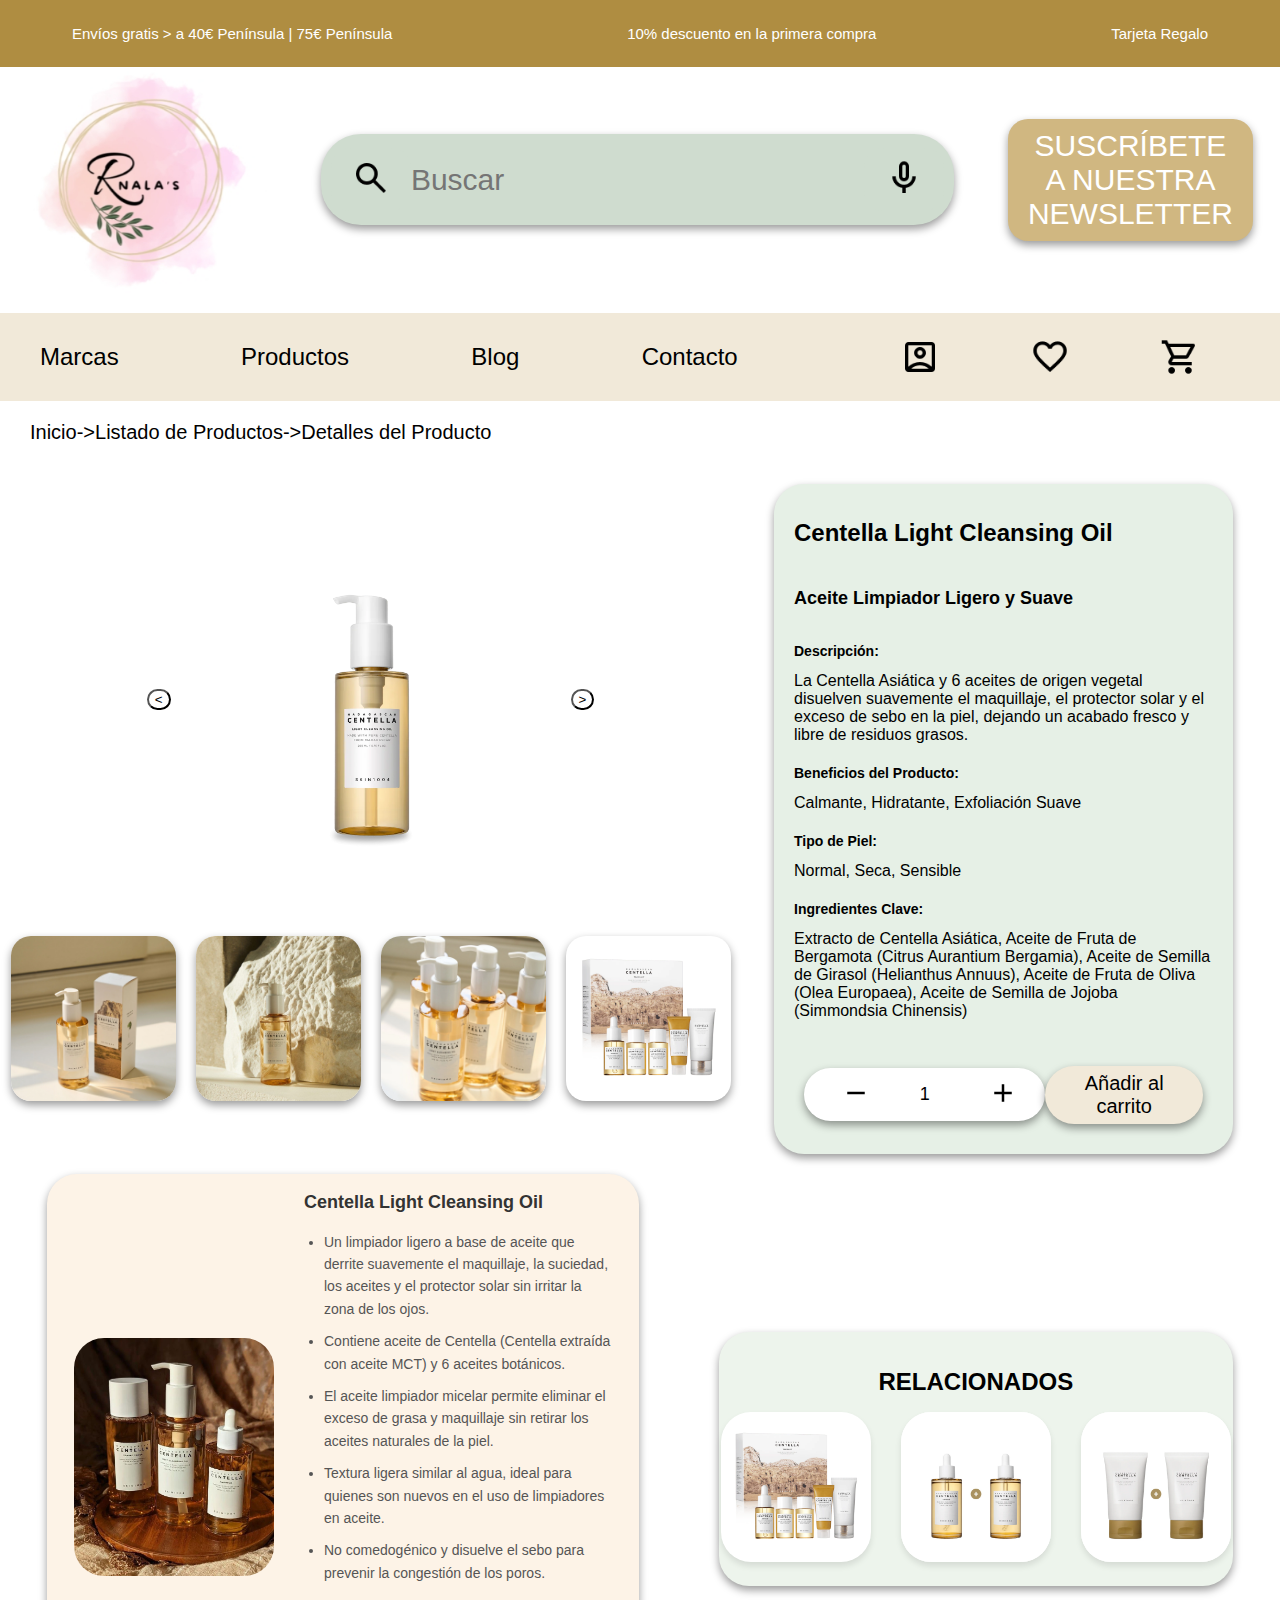
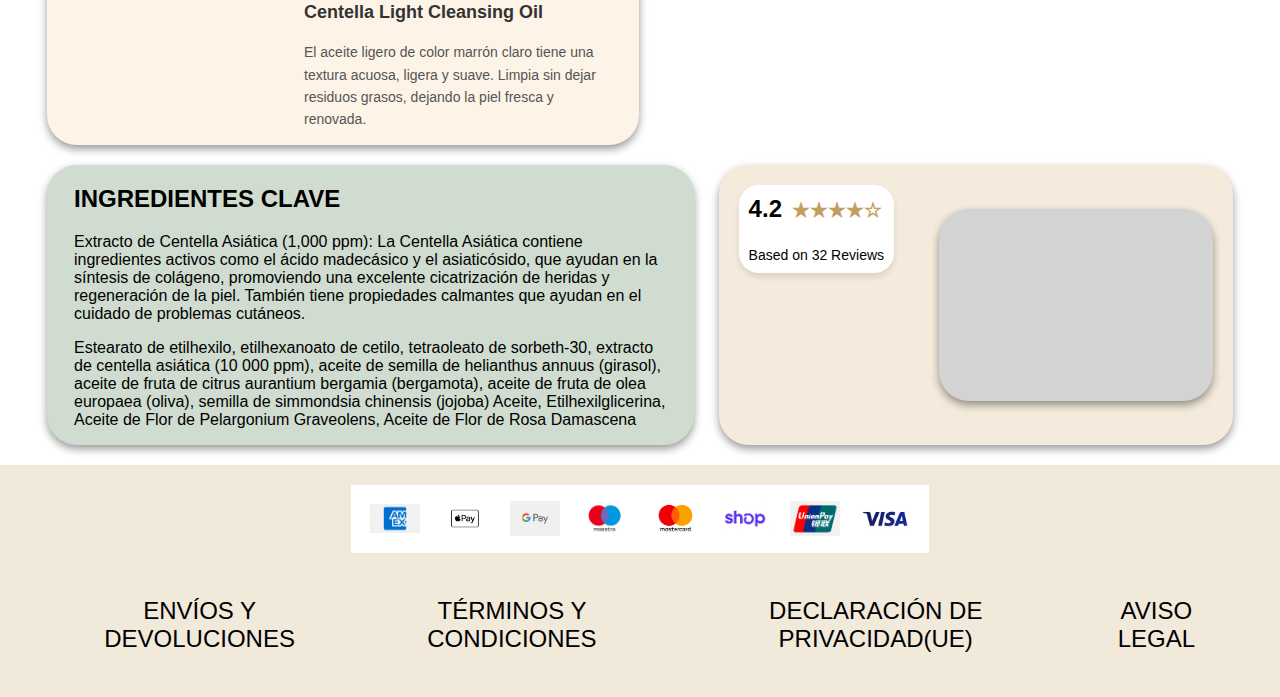
==== commit 1b3c3caa: "cUARTO cOMMIT" ====
--- a/detalles.html
+++ b/detalles.html
@@ -16,7 +16,7 @@
     <main> <!-- Se usa para englobar todo el contenido principal de la página -->
         <section id="cabecera">
             <!-- Agrupa los elementos relacionados con la barra de búsqueda -->
-                <img id="logo" src="imagenes/screenshot.1.jpg" alt="Logotipo"> <!-- Logotipo de la tienda -->
+            <img id="logo" src="imagenes/screenshot.1.jpg" alt="Logotipo" onclick="window.location.href='inicio.html'"> <!-- Logotipo de la tienda -->
 
                 <figure id="search-bar">
                     <button><img src="imagenes/search_24dp_000000_FILL0_wght400_GRAD0_opsz24.png" width="20px" alt=""></button>
--- a/estilos/detalles.css
+++ b/estilos/detalles.css
@@ -160,11 +160,10 @@
 }
 
 #producto {
-    width: fit-content;
-    padding-right: 280px;
     display: flex;
     flex-direction: column;
     align-items: center;
+    width: 50%;
 }
 
 #product-image {
@@ -175,7 +174,7 @@
 
 #product-image img {
     border-radius: 30px;
-    width: 500px;
+    width: 400px;
     height: auto;
     margin-right: 20px;
     margin: 0;
@@ -195,19 +194,19 @@
 }
 
 #relacionados img {
-    width: 200px;
+    width: 165px;
     height: auto;
     border-radius: 20px;
     box-shadow: 0 4px 8px rgba(0, 0, 0, 0.4);
-    
+
 }
 
 .right-section {
     background-color: #e6f0e6;
     border-radius: 30px;
     padding: 20px;
-    max-width: 800px;
-    height: 736px;
+    width: 40%;
+    height: auto;
     box-shadow: 0 4px 8px rgba(0, 0, 0, 0.4);
 }
 
@@ -223,7 +222,7 @@
 
 .product-details1 p {
     font-size: 14px;
-    padding-top: 10px;
+    padding-top: 7px;
     margin-bottom: -5px;
 }
 
@@ -326,19 +325,16 @@
 #principio {
     display: flex;
     flex-direction: row;
-    margin-top: 20px;
-    margin-left: 20px;
+    gap: 80px;
+    margin: 20px;
 }
 
 .product-details {
     display: flex;
     align-items: center;
     background-color: #fdf3e7;
-    border-radius: 12px;
-    padding: 20px;
-    max-width: 900px;
-    width: 90%;
-    gap: 20px;
+    border-radius: 30px;
+    width: 50%;
     box-shadow: 0 4px 8px rgba(0, 0, 0, 0.4);
 
 }
@@ -350,7 +346,8 @@
 
 .product-details figure img {
     border-radius: 30px;
-    max-width: 200px;
+    width: 200px;
+    margin-right: 30px;
 }
 
 .text-content {
@@ -360,7 +357,6 @@
 .text-content h3 {
     font-size: 18px;
     color: #333;
-    margin-bottom: 10px;
 }
 
 .text-content ul {
@@ -387,13 +383,12 @@
     display: flex;
     flex-direction: column;
     align-items: center;
+    width: 40%;
     padding: 20px;
     background-color: #edf4ec;
     border-radius: 30px;
     height: fit-content;
-    width: 600px;
-    box-shadow: 0 4px 8px rgba(0, 0, 0, 0.4);
-
+    box-shadow: 0 4px 8px rgba(0, 0, 0, 0.4);
 }
 
 /* Título de la sección */
@@ -402,7 +397,6 @@
     font-weight: bold;
     color: black;
     text-align: center;
-    
 }
 
 /* Contenedor de productos relacionados */
@@ -418,7 +412,7 @@
 .related-products a img {
     width: 150px;
     height: auto;
-    border-radius: 8px;
+    border-radius: 30px;
     box-shadow: 0px 4px 6px rgba(0, 0, 0, 0.1);
     transition: transform 0.3s ease;
     background-color: white;
@@ -432,16 +426,16 @@
 #segundo {
     display: flex;
     flex-direction: row;
-    margin-top: 30px;
-    gap: 240px;
-    margin-left: 20px;
+    gap: 80px;
+    margin: 20px;
+    justify-content: center;
+    align-items: center;
 }
 
 .igredients-section {
     background-color: #CFDCCF;
-    width: 800px;
-    border-radius: 30px;
-    width: 940px;
+    border-radius: 30px;
+    width: 50%;
     box-shadow: 0 4px 8px rgba(0, 0, 0, 0.4);
 }
 
@@ -450,8 +444,7 @@
     flex-direction: row;
     justify-content: space-between;
     gap: 20px;
-    margin-top: 20px;
-    margin-left: 20px;
+    margin: 20px;
 }
 
 /* Estilo para la sección de calificación del producto */
@@ -463,8 +456,7 @@
     background-color: #f4ebdc;
     /* Fondo beige claro */
     border-radius: 30px;
-    width: 600px;
-    margin-right: 67px;
+    width: 40%;
     position: relative;
     box-shadow: 0 4px 8px rgba(0, 0, 0, 0.4);
 }
@@ -498,6 +490,15 @@
     margin-top: 0;
 }
 
+#fortexto {
+    width: 60%;
+    height: 80%;
+    background-color: lightgray;
+    border-radius: 30px;
+    box-shadow: 0 4px 8px rgba(0, 0, 0, 0.4);
+    margin-left: 200px;
+}
+
 /* Estrellas de calificación */
 .stars::before {
     content: '\2605 \2605 \2605 \2605 \2606';
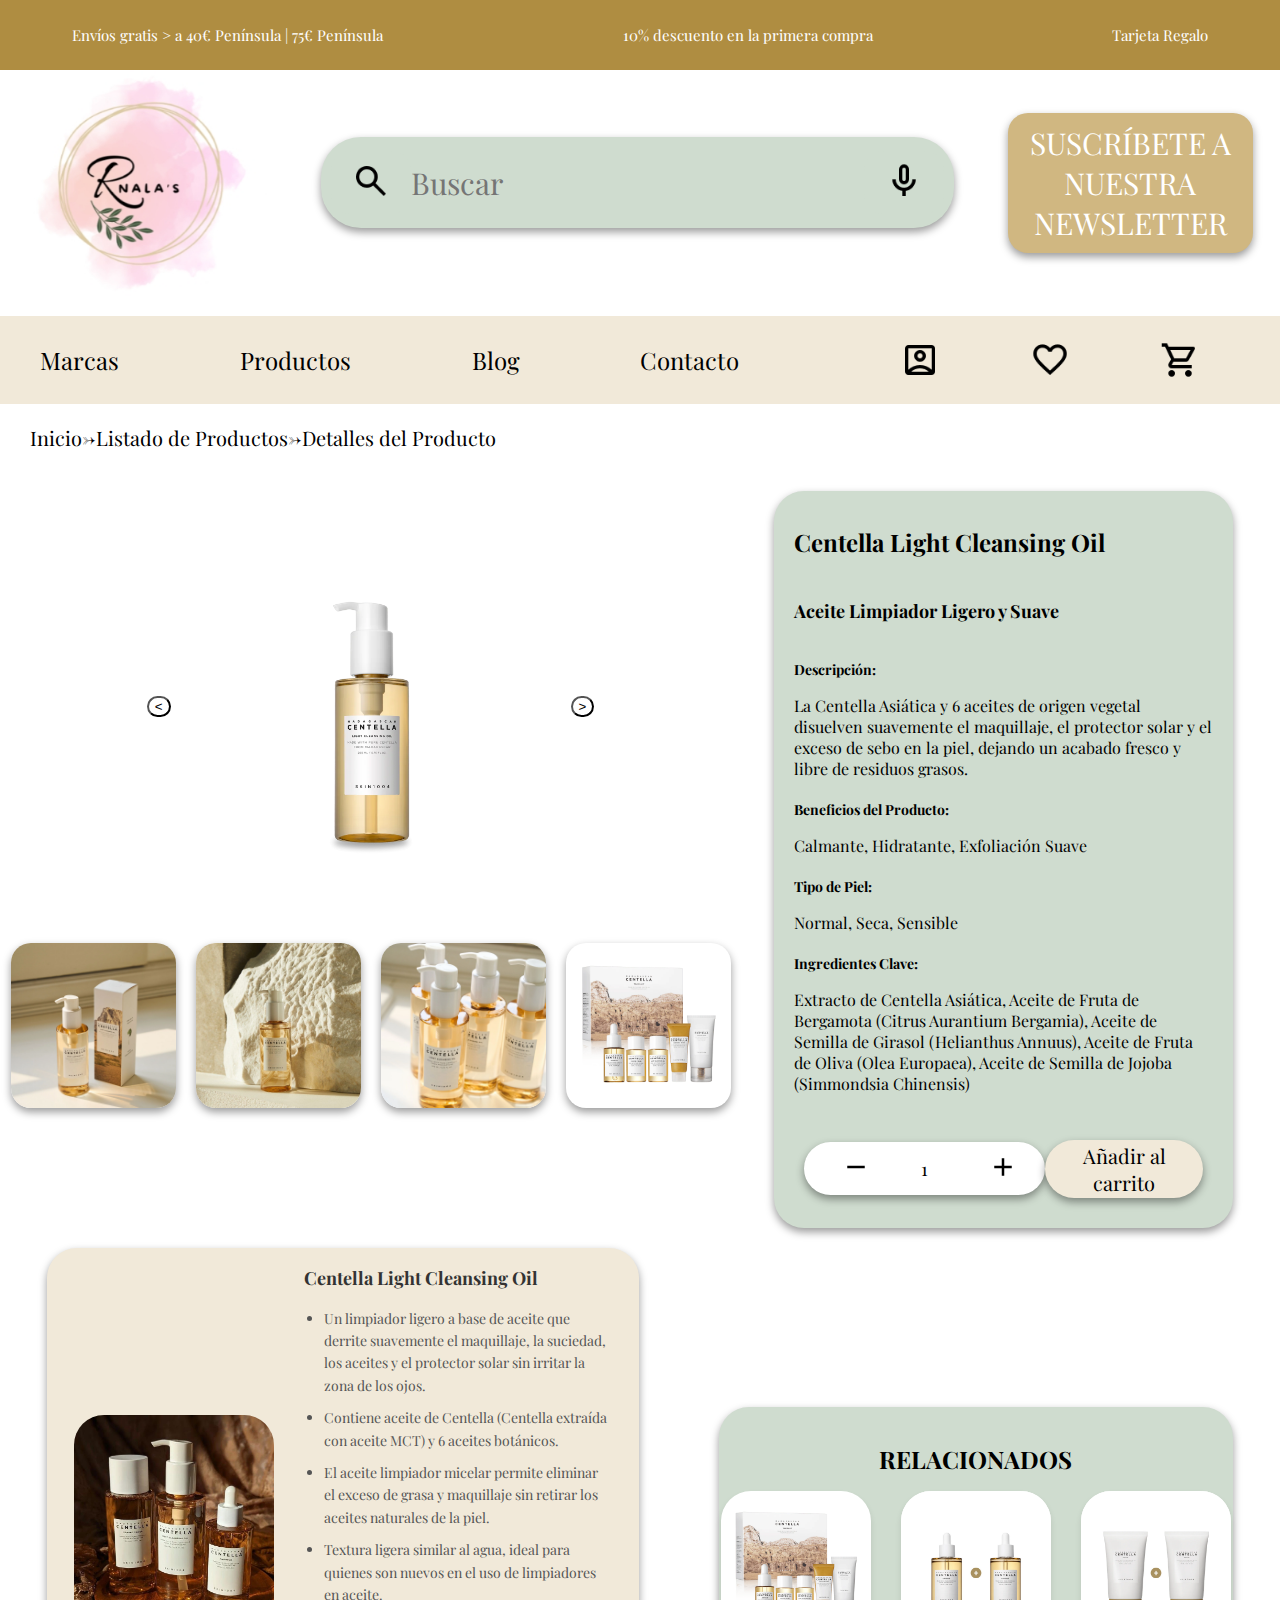
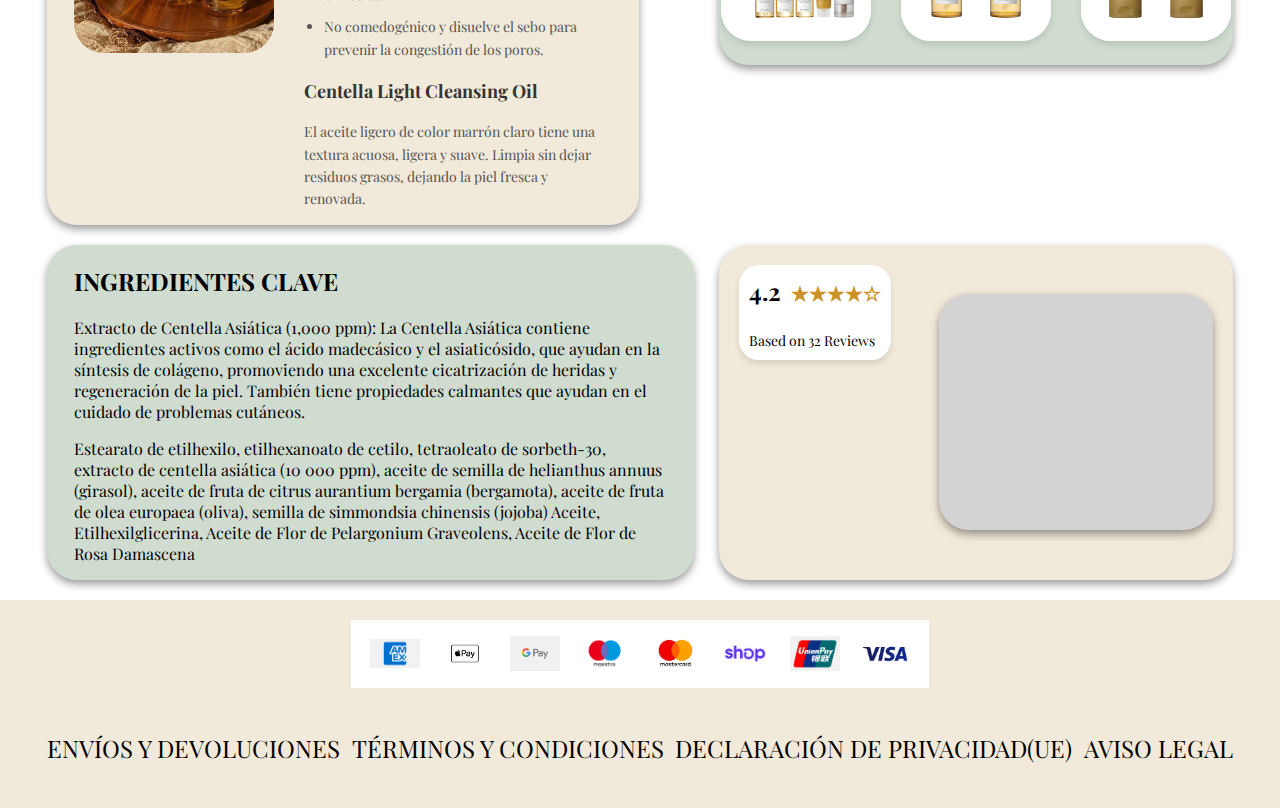
==== commit ee2de684: "Quinto Commit antes de Media Queries" ====
--- a/detalles.html
+++ b/detalles.html
@@ -5,6 +5,8 @@
     <meta name="viewport" content="width=device-width, initial-scale=1.0"> <!-- Configura la vista para dispositivos móviles -->
     <title>Listado de Productos</title> <!-- Título de la página -->
     <link rel="stylesheet" href="estilos/detalles.css"> <!-- Enlace al archivo de estilos -->
+    <link href="https://fonts.googleapis.com/css2?family=Playfair+Display:ital,wght@0,400..900;1,400..900&display=swap" rel="stylesheet">
+
 </head>
 <body>
     <header> <!-- Se utiliza para el contenido de la parte superior del sitio -->
@@ -145,6 +147,10 @@
         </section>
     </main>
 
+    <audio autoplay loop hidden>
+        <source src="plinplonplin/Pokemon Heart Gold & Soul Silver Remastered - Poke Mart.mp3" type="audio/mpeg">
+    </audio>
+
     <footer> <!-- Se ha utilizado footer para el final de la página, donde se han creado dos sections, uno para las fotos y otro para el texto -->
         <section id="metodos_pago"> <!-- Sección de métodos de pago -->
             <img src="imagenes/amex.png" height="50px" width="50px" alt="Amex"> <!-- Logo de Amex -->
--- a/estilos/detalles.css
+++ b/estilos/detalles.css
@@ -1,7 +1,7 @@
 /* Estilos generales */
 body {
     margin: 0;
-    font-family: 'Arial', sans-serif;
+    font-family: 'Playfair Display', serif;
 }
 
 header {
@@ -19,6 +19,7 @@
 header p {
     transition: color 0.1s linear, transform 0.3s ease;
     cursor: pointer;
+    font-family: 'Playfair Display', serif;
 }
 
 header p:hover {
@@ -59,11 +60,11 @@
     color: white;
     transition: background-color 0.3s ease, transform 0.3s ease;
     box-shadow: 0 4px 8px rgba(0, 0, 0, 0.4);
-
+    font-family: 'Playfair Display', serif;
 }
 
 #dalelike:hover {
-    background-color: #E0D4C3;
+    background-color: #695427;
     transform: scale(1.05);
 }
 
@@ -89,6 +90,7 @@
     outline: none;
     border: none;
     background-color: #CFDCCF;
+    font-family: 'Playfair Display', serif;
 }
 
 #search-bar button {
@@ -98,7 +100,7 @@
     cursor: pointer;
     border-radius: 20px;
     font-size: 12px;
-    color: #666;
+    color: black;
 }
 
 /* Navegación */
@@ -117,6 +119,7 @@
     text-decoration: none;
     color: black;
     transition: transform 0.3s ease;
+    font-family: 'Playfair Display', serif;
 }
 
 
@@ -157,6 +160,7 @@
     text-decoration: none;
     color: black;
     transition: transform 0.3s ease;
+    font-family: 'Playfair Display', serif;
 }
 
 #producto {
@@ -202,12 +206,13 @@
 }
 
 .right-section {
-    background-color: #e6f0e6;
+    background-color: #CFDCCF;
     border-radius: 30px;
     padding: 20px;
     width: 40%;
     height: auto;
     box-shadow: 0 4px 8px rgba(0, 0, 0, 0.4);
+    font-family: 'Playfair Display', serif;
 }
 
 #titulo {
@@ -281,7 +286,7 @@
     padding: 10px 10px;
     border-radius: 20px;
     font-size: 12px;
-    color: #666;
+    color: black;
 }
 
 .quantity-section button {
@@ -292,6 +297,8 @@
     cursor: pointer;
     font-size: 16px;
     width: 40px;
+    font-family: 'Playfair Display', serif;
+
 }
 
 .quantity-section input {
@@ -301,6 +308,8 @@
     border-radius: 4px;
     padding: 5px;
     font-size: 16px;
+    font-family: 'Playfair Display', serif;
+
 }
 
 #añadircarrito {
@@ -318,7 +327,7 @@
 }
 
 #añadircarrito:hover {
-    background-color: #E0D4C3;
+    background-color: #D0B781;
     transform: scale(1.05);
 }
 
@@ -332,11 +341,11 @@
 .product-details {
     display: flex;
     align-items: center;
-    background-color: #fdf3e7;
+    background-color: #F1E9D9;
     border-radius: 30px;
     width: 50%;
     box-shadow: 0 4px 8px rgba(0, 0, 0, 0.4);
-
+    font-family: 'Playfair Display', serif;
 }
 
 .product-details figure {
@@ -385,7 +394,7 @@
     align-items: center;
     width: 40%;
     padding: 20px;
-    background-color: #edf4ec;
+    background-color: #CFDCCF;
     border-radius: 30px;
     height: fit-content;
     box-shadow: 0 4px 8px rgba(0, 0, 0, 0.4);
@@ -397,6 +406,7 @@
     font-weight: bold;
     color: black;
     text-align: center;
+    font-family: 'Playfair Display', serif;
 }
 
 /* Contenedor de productos relacionados */
@@ -437,6 +447,7 @@
     border-radius: 30px;
     width: 50%;
     box-shadow: 0 4px 8px rgba(0, 0, 0, 0.4);
+    font-family: 'Playfair Display', serif;
 }
 
 #tercero {
@@ -453,8 +464,7 @@
     justify-content: flex-start;
     align-items: center;
     padding: 20px;
-    background-color: #f4ebdc;
-    /* Fondo beige claro */
+    background-color: #F1E9D9;
     border-radius: 30px;
     width: 40%;
     position: relative;
@@ -465,8 +475,7 @@
 .rating {
     display: flex;
     flex-direction: column;
-    background-color: #ffffff;
-    /* Fondo blanco */
+    background-color: white;
     border-radius: 20px;
     padding: 10px;
     box-shadow: 0px 4px 6px rgba(0, 0, 0, 0.1);
@@ -474,11 +483,13 @@
     position: absolute;
     top: 20px;
     bottom: 300x;
+    font-family: 'Playfair Display', serif;
+
 }
 
 #calificacion {
     font-weight: bold;
-    color: #000000;
+    color: black;
     display: flex;
     flex-direction: row;
     align-items: center;
@@ -488,6 +499,7 @@
 #calificacion p {
     font-size: 24px;
     margin-top: 0;
+    font-family: 'Playfair Display', serif;
 }
 
 #fortexto {
@@ -502,16 +514,14 @@
 /* Estrellas de calificación */
 .stars::before {
     content: '\2605 \2605 \2605 \2605 \2606';
-    /* Estrellas con una vacía */
-    color: #c1a05f;
-    /* Color dorado */
+    color: #CB9228;
     font-size: 20px;
     margin-top: 0;
 }
 
 .stars {
     font-size: 20px;
-    color: #c1a05f;
+    color: #CB9228;
     margin-top: 0;
 }
 
